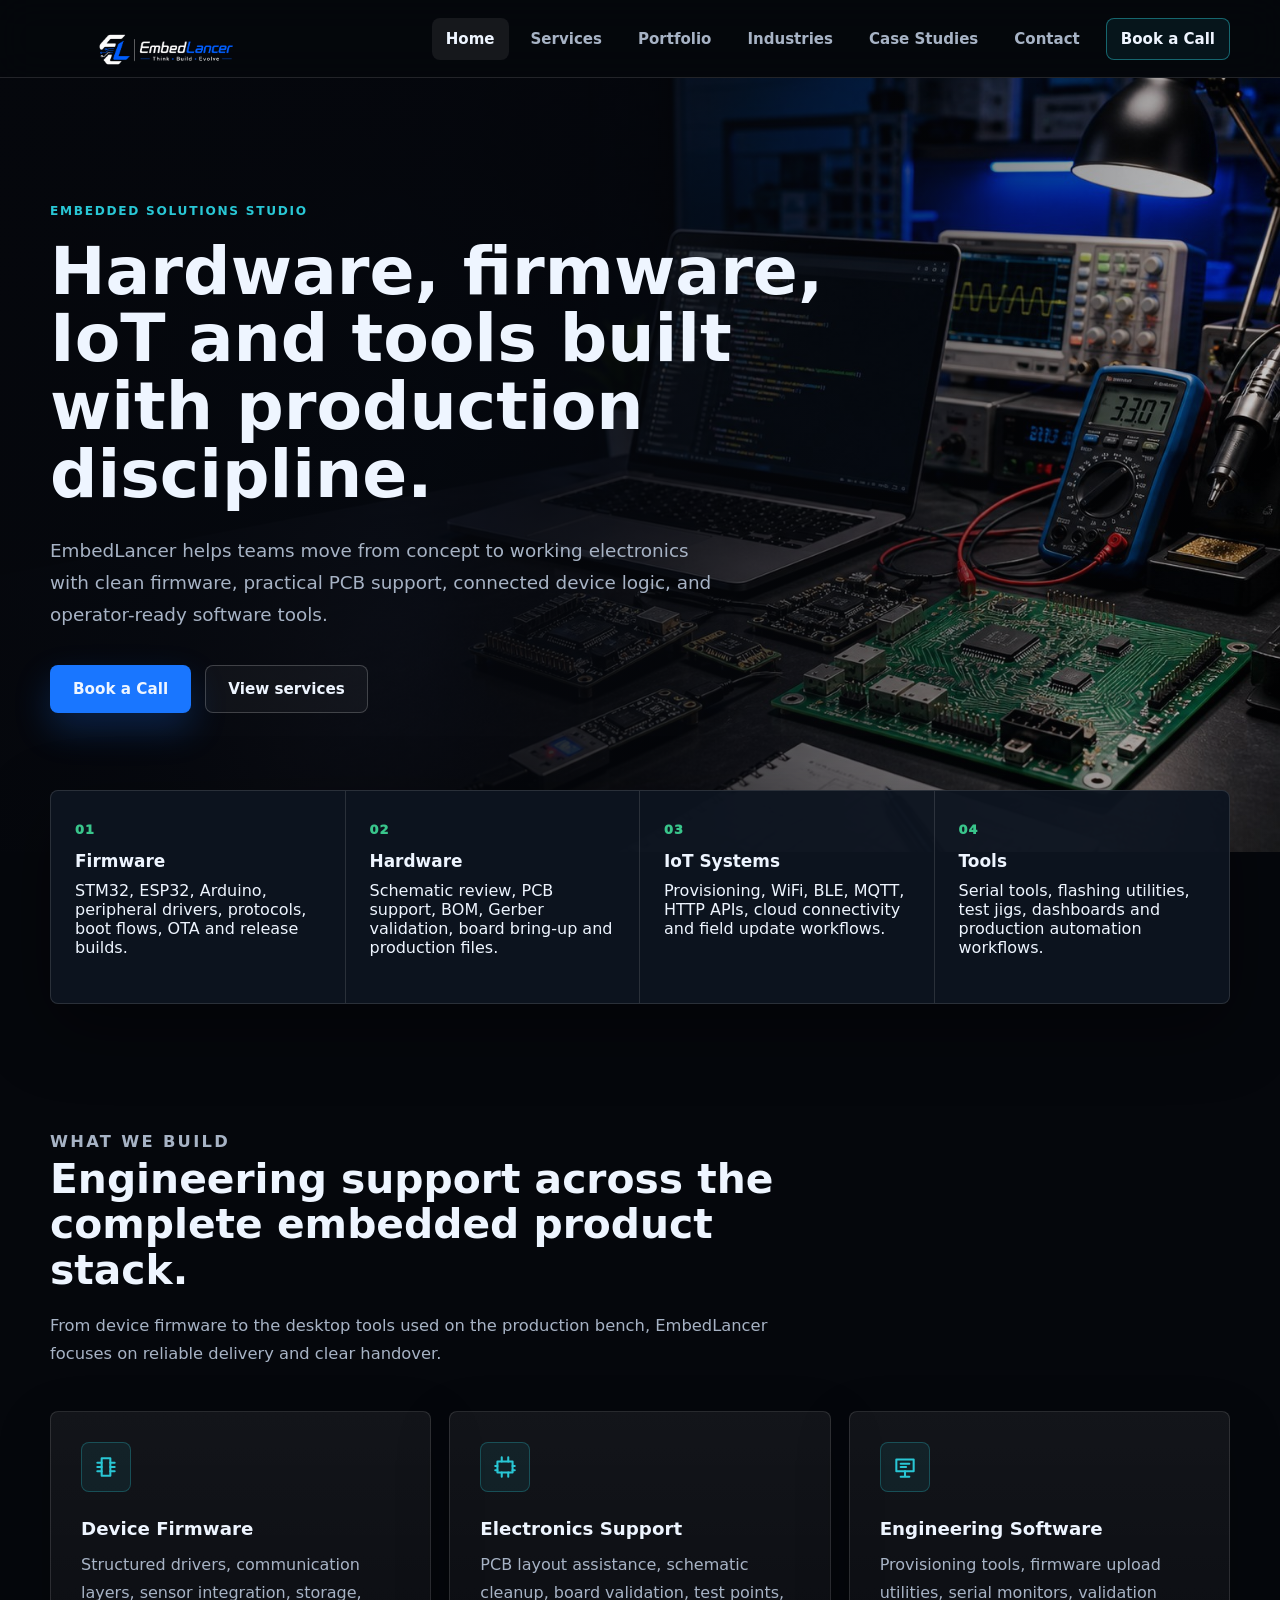
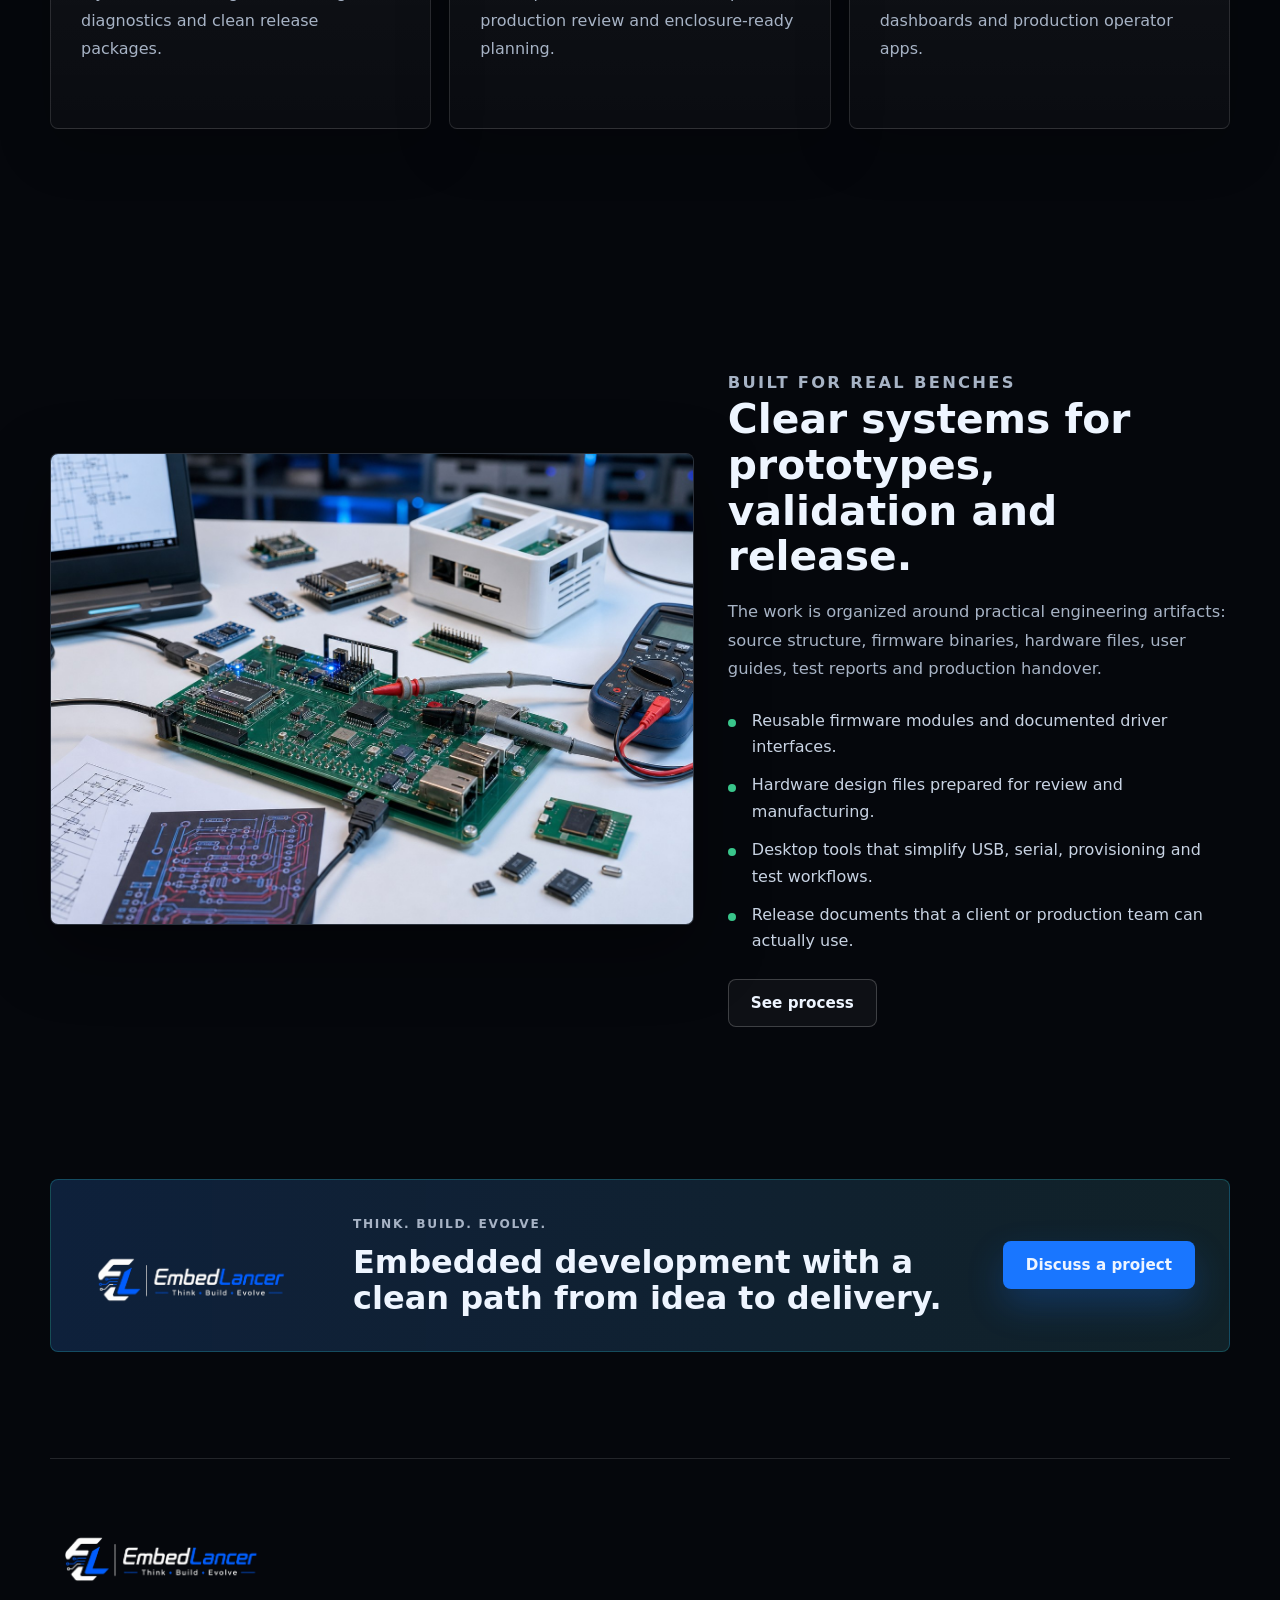
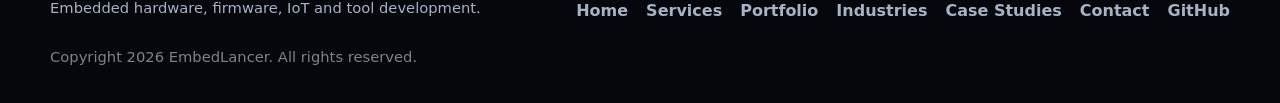
==== index.html @ c2961a61 "Launch EmbedLancer company website" ====
<!DOCTYPE html>
<html lang="en">
<head>
  <meta charset="UTF-8">
  <meta name="viewport" content="width=device-width, initial-scale=1.0">
  <title>EmbedLancer | Embedded Hardware, Firmware, IoT and Tools</title>
  <meta name="description" content="EmbedLancer develops embedded hardware, firmware, IoT products, PCB designs, desktop tools, validation systems, and release-ready engineering packages.">
  <meta name="theme-color" content="#05070c">
  <meta property="og:title" content="EmbedLancer">
  <meta property="og:description" content="Professional embedded hardware, firmware, IoT and engineering tool development.">
  <meta property="og:image" content="assets/images/hero-engineering-lab.jpg">
  <meta property="og:url" content="https://embedlancer.github.io/">
  <link rel="canonical" href="https://embedlancer.github.io/">
  <link rel="icon" href="assets/logos/embedlancer-logo-light.png">
  <link rel="stylesheet" href="styles.css">
</head>
<body>
  <header class="site-header" data-header>
    <a class="brand" href="index.html" aria-label="EmbedLancer home">
      <img src="assets/logos/embedlancer-logo-light.png" alt="EmbedLancer">
    </a>
    <button class="nav-toggle" type="button" aria-label="Open navigation" aria-expanded="false" data-nav-toggle>
      <span></span>
      <span></span>
      <span></span>
    </button>
    <nav class="nav-links" data-nav>
      <a class="active" href="index.html">Home</a>
      <a href="services.html">Services</a>
      <a href="projects.html">Portfolio</a>
      <a href="industries.html">Industries</a>
      <a href="case-studies.html">Case Studies</a>
      <a href="contact.html">Contact</a>
      <a class="nav-cta" href="contact.html#book-call">Book a Call</a>
    </nav>
  </header>

  <main>
    <section class="hero hero-home" aria-labelledby="hero-title">
      <div class="hero-inner">
        <p class="eyebrow">Embedded solutions studio</p>
        <h1 id="hero-title">Hardware, firmware, IoT and tools built with production discipline.</h1>
        <p class="hero-copy">
          EmbedLancer helps teams move from concept to working electronics with clean firmware, practical PCB support, connected device logic, and operator-ready software tools.
        </p>
        <div class="hero-actions">
          <a class="button primary" href="contact.html#book-call">Book a Call</a>
          <a class="button secondary" href="services.html">View services</a>
        </div>
      </div>
    </section>

    <section class="signal-strip" aria-label="Core delivery areas">
      <article>
        <span>01</span>
        <strong>Firmware</strong>
        <p>STM32, ESP32, Arduino, peripheral drivers, protocols, boot flows, OTA and release builds.</p>
      </article>
      <article>
        <span>02</span>
        <strong>Hardware</strong>
        <p>Schematic review, PCB support, BOM, Gerber validation, board bring-up and production files.</p>
      </article>
      <article>
        <span>03</span>
        <strong>IoT Systems</strong>
        <p>Provisioning, WiFi, BLE, MQTT, HTTP APIs, cloud connectivity and field update workflows.</p>
      </article>
      <article>
        <span>04</span>
        <strong>Tools</strong>
        <p>Serial tools, flashing utilities, test jigs, dashboards and production automation workflows.</p>
      </article>
    </section>

    <section class="section">
      <div class="section-heading">
        <p class="eyebrow">What we build</p>
        <h2>Engineering support across the complete embedded product stack.</h2>
        <p>
          From device firmware to the desktop tools used on the production bench, EmbedLancer focuses on reliable delivery and clear handover.
        </p>
      </div>
      <div class="feature-grid">
        <article class="feature-card">
          <div class="icon-chip" aria-hidden="true">
            <svg viewBox="0 0 24 24"><path d="M8 4h8v16H8z"></path><path d="M4 8h4M4 12h4M4 16h4M16 8h4M16 12h4M16 16h4"></path></svg>
          </div>
          <h3>Device Firmware</h3>
          <p>Structured drivers, communication layers, sensor integration, storage, diagnostics and clean release packages.</p>
        </article>
        <article class="feature-card">
          <div class="icon-chip" aria-hidden="true">
            <svg viewBox="0 0 24 24"><path d="M5 7h14v10H5z"></path><path d="M9 3v4M15 3v4M9 17v4M15 17v4M3 11h2M19 11h2M3 15h2M19 15h2"></path></svg>
          </div>
          <h3>Electronics Support</h3>
          <p>PCB layout assistance, schematic cleanup, board validation, test points, production review and enclosure-ready planning.</p>
        </article>
        <article class="feature-card">
          <div class="icon-chip" aria-hidden="true">
            <svg viewBox="0 0 24 24"><path d="M4 5h16v11H4z"></path><path d="M8 21h8M12 16v5"></path><path d="M8 9h8M8 12h5"></path></svg>
          </div>
          <h3>Engineering Software</h3>
          <p>Provisioning tools, firmware upload utilities, serial monitors, validation dashboards and production operator apps.</p>
        </article>
      </div>
    </section>

    <section class="section section-split">
      <div class="media-frame">
        <img src="assets/images/hardware-validation.jpg" alt="Embedded hardware validation bench with PCB, multimeter and schematic">
      </div>
      <div class="split-copy">
        <p class="eyebrow">Built for real benches</p>
        <h2>Clear systems for prototypes, validation and release.</h2>
        <p>
          The work is organized around practical engineering artifacts: source structure, firmware binaries, hardware files, user guides, test reports and production handover.
        </p>
        <ul class="check-list">
          <li>Reusable firmware modules and documented driver interfaces.</li>
          <li>Hardware design files prepared for review and manufacturing.</li>
          <li>Desktop tools that simplify USB, serial, provisioning and test workflows.</li>
          <li>Release documents that a client or production team can actually use.</li>
        </ul>
        <a class="button secondary inline" href="process.html">See process</a>
      </div>
    </section>

    <section class="section compact-section">
      <div class="quote-panel">
        <img src="assets/logos/embedlancer-logo-light.png" alt="EmbedLancer">
        <div>
          <p class="eyebrow">Think. Build. Evolve.</p>
          <h2>Embedded development with a clean path from idea to delivery.</h2>
        </div>
        <a class="button primary" href="contact.html">Discuss a project</a>
      </div>
    </section>
  </main>

  <footer class="site-footer">
    <div>
      <img src="assets/logos/embedlancer-logo-light.png" alt="EmbedLancer">
      <p>Embedded hardware, firmware, IoT and tool development.</p>
    </div>
    <nav aria-label="Footer navigation">
      <a href="index.html">Home</a>
      <a href="services.html">Services</a>
      <a href="projects.html">Portfolio</a>
      <a href="industries.html">Industries</a>
      <a href="case-studies.html">Case Studies</a>
      <a href="contact.html">Contact</a>
      <a href="https://github.com/Embedlancer" target="_blank" rel="noreferrer">GitHub</a>
    </nav>
    <span>Copyright 2026 EmbedLancer. All rights reserved.</span>
  </footer>

  <script src="script.js"></script>
</body>
</html>
---- styles.css ----
:root {
  --bg: #05070c;
  --bg-soft: #080d14;
  --panel: #0d1420;
  --panel-strong: #111b2a;
  --panel-soft: #151515;
  --line: rgba(255, 255, 255, 0.12);
  --line-strong: rgba(255, 255, 255, 0.2);
  --text: #eef5ff;
  --muted: #a7b3c5;
  --muted-strong: #c8d3e3;
  --blue: #1976ff;
  --cyan: #29c7d5;
  --green: #39c58b;
  --amber: #d9a441;
  --shadow: 0 24px 70px rgba(0, 0, 0, 0.42);
  --radius: 8px;
  --content: 1180px;
}

* {
  box-sizing: border-box;
}

html {
  scroll-behavior: smooth;
}

body {
  margin: 0;
  font-family: Inter, ui-sans-serif, system-ui, -apple-system, BlinkMacSystemFont, "Segoe UI", sans-serif;
  color: var(--text);
  background:
    linear-gradient(180deg, rgba(5, 7, 12, 0.92), rgba(5, 7, 12, 1) 420px),
    var(--bg);
  letter-spacing: 0;
  overflow-x: hidden;
}

body::selection {
  background: rgba(25, 118, 255, 0.35);
}

img,
svg {
  display: block;
}

img {
  max-width: 100%;
}

a {
  color: inherit;
  text-decoration: none;
}

button,
input,
select,
textarea {
  font: inherit;
}

.site-header {
  position: sticky;
  top: 0;
  z-index: 30;
  height: 78px;
  display: flex;
  align-items: center;
  justify-content: space-between;
  padding: 0 max(24px, calc((100vw - var(--content)) / 2));
  background: rgba(5, 7, 12, 0.86);
  border-bottom: 1px solid var(--line);
  backdrop-filter: blur(18px);
}

.brand {
  width: 238px;
  height: 54px;
  display: flex;
  align-items: center;
}

.brand img {
  width: 100%;
  height: 100%;
  object-fit: contain;
}

.nav-links {
  display: flex;
  align-items: center;
  gap: 8px;
  color: var(--muted);
  font-size: 0.94rem;
  font-weight: 750;
}

.nav-links a {
  min-height: 42px;
  display: inline-flex;
  align-items: center;
  padding: 0 14px;
  border-radius: var(--radius);
  transition: color 160ms ease, background 160ms ease, border-color 160ms ease;
}

.nav-links a:hover,
.nav-links a.active {
  color: var(--text);
  background: rgba(255, 255, 255, 0.07);
}

.nav-links .nav-cta {
  margin-left: 4px;
  color: var(--text);
  border: 1px solid rgba(41, 199, 213, 0.45);
  background: rgba(41, 199, 213, 0.08);
}

.nav-toggle {
  display: none;
  width: 42px;
  height: 42px;
  border: 1px solid var(--line-strong);
  background: rgba(255, 255, 255, 0.04);
  padding: 9px;
  border-radius: var(--radius);
}

.nav-toggle span {
  display: block;
  height: 2px;
  margin: 5px 0;
  background: var(--text);
}

.hero {
  position: relative;
  min-height: 86vh;
  display: grid;
  align-items: center;
  padding: 110px max(24px, calc((100vw - var(--content)) / 2)) 124px;
  overflow: hidden;
}

.hero-home {
  background:
    linear-gradient(90deg, rgba(5, 7, 12, 0.98) 0%, rgba(5, 7, 12, 0.86) 42%, rgba(5, 7, 12, 0.2) 100%),
    url("assets/images/hero-engineering-lab.jpg") center right / cover no-repeat;
}

.hero-inner,
.page-hero {
  max-width: 780px;
  min-width: 0;
}

.eyebrow {
  margin: 0 0 18px;
  color: var(--cyan);
  font-size: 0.76rem;
  font-weight: 900;
  line-height: 1.4;
  text-transform: uppercase;
  letter-spacing: 0.14em;
}

.hero h1,
.page-hero h1 {
  margin: 0;
  max-width: 900px;
  color: var(--text);
  font-size: 4.15rem;
  line-height: 1.02;
  letter-spacing: 0;
}

.hero-copy,
.page-hero p,
.section-heading p,
.split-copy p,
.feature-card p,
.service-detail p,
.service-detail li,
.timeline p,
.output-grid p,
.quote-panel p,
.contact-card p,
.site-footer p {
  color: var(--muted);
  line-height: 1.75;
}

.hero-copy {
  margin: 26px 0 0;
  max-width: 680px;
  font-size: 1.15rem;
}

.hero-actions {
  display: flex;
  flex-wrap: wrap;
  gap: 14px;
  margin-top: 34px;
}

.button {
  display: inline-flex;
  align-items: center;
  justify-content: center;
  min-height: 48px;
  padding: 0 22px;
  border-radius: var(--radius);
  border: 1px solid transparent;
  color: var(--text);
  font-weight: 850;
  font-size: 0.95rem;
  transition: transform 160ms ease, background 160ms ease, border-color 160ms ease;
}

.button:hover {
  transform: translateY(-2px);
}

.button.primary {
  background: var(--blue);
  box-shadow: 0 16px 36px rgba(25, 118, 255, 0.24);
}

.button.primary:hover {
  background: #0f64dc;
}

.button.secondary {
  border-color: var(--line-strong);
  background: rgba(255, 255, 255, 0.04);
}

.button.secondary:hover {
  border-color: rgba(41, 199, 213, 0.55);
  background: rgba(41, 199, 213, 0.1);
}

.button.inline {
  margin-top: 24px;
}

.signal-strip {
  width: min(var(--content), calc(100% - 48px));
  margin: -62px auto 0;
  position: relative;
  z-index: 2;
  display: grid;
  grid-template-columns: repeat(4, 1fr);
  border: 1px solid var(--line);
  border-radius: var(--radius);
  background: rgba(13, 20, 32, 0.96);
  box-shadow: var(--shadow);
  overflow: hidden;
}

.signal-strip article {
  min-height: 212px;
  padding: 28px 24px;
  border-right: 1px solid var(--line);
}

.signal-strip article:last-child {
  border-right: 0;
}

.signal-strip span,
.service-detail span,
.timeline span {
  display: inline-flex;
  margin-bottom: 14px;
  color: var(--green);
  font-size: 0.8rem;
  font-weight: 950;
  letter-spacing: 0.08em;
}

.signal-strip strong {
  display: block;
  margin-bottom: 10px;
  color: var(--text);
  font-size: 1.06rem;
}

.signal-strip p,
.service-detail ul {
  margin: 0;
}

.section {
  width: min(var(--content), calc(100% - 48px));
  margin: 0 auto;
  padding: 106px 0;
}

.compact-section {
  padding-top: 36px;
}

.section-heading {
  max-width: 780px;
  margin-bottom: 42px;
}

.section-heading h2,
.split-copy h2,
.quote-panel h2,
.service-detail h2,
.timeline h2 {
  margin: 0;
  color: var(--text);
  font-size: 2.55rem;
  line-height: 1.12;
  letter-spacing: 0;
}

.section-heading p,
.split-copy p {
  margin: 18px 0 0;
  font-size: 1.02rem;
}

.feature-grid,
.output-grid {
  display: grid;
  grid-template-columns: repeat(3, 1fr);
  gap: 18px;
}

.industry-grid {
  display: grid;
  grid-template-columns: repeat(3, 1fr);
  gap: 18px;
}

.industry-card {
  min-height: 300px;
  padding: 30px;
  border: 1px solid var(--line);
  border-radius: var(--radius);
  background: linear-gradient(180deg, rgba(255, 255, 255, 0.055), rgba(255, 255, 255, 0.02));
}

.industry-card > span,
.case-study-grid span,
.contact-intro span {
  display: block;
  margin-bottom: 18px;
  color: var(--cyan);
  font-size: 0.76rem;
  font-weight: 900;
  text-transform: uppercase;
  letter-spacing: 0.12em;
}

.industry-card h2,
.contact-intro h2 {
  margin: 0 0 14px;
  font-size: 1.45rem;
  line-height: 1.2;
}

.industry-card p,
.contact-intro p {
  margin: 0;
}

.industry-card strong {
  display: block;
  margin-top: 28px;
  color: var(--muted-strong);
  font-size: 0.82rem;
}

.case-study {
  display: grid;
  grid-template-columns: minmax(0, 1fr) minmax(420px, 0.9fr);
  gap: 36px;
  align-items: center;
}

.case-study.reverse .case-study-media {
  order: 2;
}

.case-study-media {
  border: 1px solid var(--line);
  border-radius: var(--radius);
  overflow: hidden;
  box-shadow: var(--shadow);
}

.case-study-media img {
  width: 100%;
  min-height: 480px;
  object-fit: cover;
}

.case-study-body h2 {
  margin: 0 0 28px;
  font-size: 2.55rem;
  line-height: 1.1;
}

.case-study-grid {
  display: grid;
  gap: 14px;
  margin-bottom: 28px;
}

.case-study-grid article {
  padding: 18px 0;
  border-top: 1px solid var(--line);
}

.case-study-grid span {
  margin-bottom: 8px;
}

.case-study-grid p {
  margin: 0;
}

.contact-intro {
  display: grid;
  grid-template-columns: repeat(3, 1fr);
  gap: 1px;
  padding-top: 28px;
}

.contact-intro article {
  min-height: 230px;
  padding: 30px;
  border: 1px solid var(--line);
  background: rgba(255, 255, 255, 0.035);
}

.contact-intro a {
  color: var(--cyan);
  overflow-wrap: anywhere;
}

.feature-card,
.service-detail,
.output-grid article,
.contact-card,
.enquiry-form {
  border: 1px solid var(--line);
  border-radius: var(--radius);
  background: linear-gradient(180deg, rgba(255, 255, 255, 0.06), rgba(255, 255, 255, 0.025));
  box-shadow: 0 18px 54px rgba(0, 0, 0, 0.22);
}

.form-heading {
  grid-column: 1 / -1;
  padding-bottom: 8px;
}

.form-heading h2 {
  margin: 0;
  font-size: 2rem;
}

.form-heading p:last-child {
  margin: 12px 0 0;
}

.form-trap {
  position: absolute;
  width: 1px;
  height: 1px;
  overflow: hidden;
  clip: rect(0 0 0 0);
  clip-path: inset(50%);
  white-space: nowrap;
}

.form-status {
  min-height: 24px;
  grid-column: 1 / -1;
  margin: 0;
  color: var(--muted);
  font-size: 0.92rem;
}

.form-status.is-success {
  color: var(--green);
}

.form-status.is-error {
  color: #ff8f8f;
}

.form-status a {
  color: var(--cyan);
  text-decoration: underline;
}

.full-button:disabled {
  cursor: wait;
  opacity: 0.72;
}

.feature-card {
  min-height: 318px;
  padding: 30px;
}

.icon-chip {
  width: 50px;
  height: 50px;
  display: grid;
  place-items: center;
  margin-bottom: 26px;
  border: 1px solid rgba(41, 199, 213, 0.28);
  border-radius: var(--radius);
  background: rgba(41, 199, 213, 0.08);
  color: var(--cyan);
}

.icon-chip svg {
  width: 26px;
  height: 26px;
  stroke: currentColor;
  stroke-width: 1.9;
  fill: none;
  stroke-linecap: round;
  stroke-linejoin: round;
}

.feature-card h3 {
  margin: 0 0 12px;
  font-size: 1.14rem;
}

.feature-card p {
  margin: 0;
}

.section-split {
  display: grid;
  grid-template-columns: minmax(0, 1fr) minmax(360px, 0.78fr);
  gap: 34px;
  align-items: center;
}

.project-showcase {
  padding-top: 38px;
}

.project-layout {
  display: grid;
  grid-template-columns: minmax(0, 1.15fr) minmax(320px, 0.75fr);
  gap: 24px;
  align-items: stretch;
}

.project-layout.reverse .project-main {
  order: 2;
}

.project-layout.reverse .project-copy {
  order: 1;
}

.project-main,
.device-grid figure {
  margin: 0;
  border: 1px solid var(--line);
  border-radius: var(--radius);
  overflow: hidden;
  background: var(--panel);
  box-shadow: var(--shadow);
}

.project-main img {
  width: 100%;
  height: 100%;
  min-height: 420px;
  object-fit: cover;
}

.project-copy {
  display: flex;
  min-height: 420px;
  flex-direction: column;
  justify-content: center;
  padding: 34px;
  border: 1px solid rgba(41, 199, 213, 0.24);
  border-radius: var(--radius);
  background:
    linear-gradient(180deg, rgba(25, 118, 255, 0.12), rgba(255, 255, 255, 0.035)),
    var(--panel);
}

.project-label {
  color: var(--green);
  font-size: 0.78rem;
  font-weight: 950;
  letter-spacing: 0.12em;
  text-transform: uppercase;
}

.project-copy h3 {
  margin: 16px 0 14px;
  color: var(--text);
  font-size: 1.72rem;
  line-height: 1.18;
}

.project-copy p {
  margin: 0;
  color: var(--muted);
  line-height: 1.72;
}

.device-grid {
  display: grid;
  grid-template-columns: repeat(3, 1fr);
  gap: 18px;
  margin-top: 18px;
}

.device-grid img {
  width: 100%;
  aspect-ratio: 16 / 10;
  object-fit: cover;
  background: #e9e9e9;
}

.device-grid figcaption {
  padding: 14px 16px;
  color: var(--muted-strong);
  font-size: 0.94rem;
  font-weight: 850;
  border-top: 1px solid var(--line);
  background: rgba(255, 255, 255, 0.035);
}

.media-frame {
  border: 1px solid var(--line);
  border-radius: var(--radius);
  overflow: hidden;
  background: var(--panel);
  box-shadow: var(--shadow);
}

.media-frame img {
  width: 100%;
  height: 470px;
  object-fit: cover;
}

.media-frame.wide img {
  height: 430px;
}

.split-copy {
  padding: 10px 0;
}

.check-list,
.service-detail ul {
  display: grid;
  gap: 12px;
  padding: 0;
  list-style: none;
}

.check-list {
  margin: 24px 0 0;
}

.check-list li,
.service-detail li {
  position: relative;
  padding-left: 24px;
  color: var(--muted-strong);
  line-height: 1.65;
}

.check-list li::before,
.service-detail li::before {
  content: "";
  position: absolute;
  left: 0;
  top: 0.7em;
  width: 8px;
  height: 8px;
  border-radius: 50%;
  background: var(--green);
}

.quote-panel {
  display: grid;
  grid-template-columns: 240px 1fr auto;
  gap: 28px;
  align-items: center;
  padding: 34px;
  border: 1px solid rgba(41, 199, 213, 0.26);
  border-radius: var(--radius);
  background:
    linear-gradient(90deg, rgba(25, 118, 255, 0.12), rgba(57, 197, 139, 0.08)),
    var(--panel);
}

.quote-panel img {
  width: 220px;
  height: 76px;
  object-fit: contain;
}

.quote-panel h2 {
  font-size: 2rem;
}

.quote-panel-simple {
  grid-template-columns: 1fr auto;
}

.quote-panel p {
  margin: 0 0 10px;
}

.page-hero {
  width: min(var(--content), calc(100% - 48px));
  margin: 0 auto;
  padding: 120px 0 66px;
}

.page-hero h1 {
  font-size: 3.4rem;
}

.page-hero p {
  margin: 24px 0 0;
  max-width: 710px;
  font-size: 1.08rem;
}

.process-hero {
  max-width: var(--content);
  background:
    linear-gradient(90deg, rgba(5, 7, 12, 0.95), rgba(5, 7, 12, 0.58)),
    url("assets/images/hero-engineering-lab.jpg") center right / cover no-repeat;
  border-bottom: 1px solid var(--line);
}

.service-layout {
  display: grid;
  grid-template-columns: repeat(2, 1fr);
  gap: 18px;
}

.service-detail {
  min-height: 372px;
  padding: 34px;
}

.service-detail h2 {
  font-size: 1.75rem;
}

.service-detail p {
  margin: 16px 0 22px;
}

.service-detail:nth-child(2) span {
  color: var(--cyan);
}

.service-detail:nth-child(3) span {
  color: var(--amber);
}

.service-detail:nth-child(4) span {
  color: var(--blue);
}

.tag-cloud {
  display: flex;
  flex-wrap: wrap;
  gap: 10px;
  margin-top: 26px;
}

.tag-cloud span {
  min-height: 38px;
  display: inline-flex;
  align-items: center;
  padding: 0 14px;
  border: 1px solid var(--line);
  border-radius: var(--radius);
  color: var(--muted-strong);
  background: rgba(255, 255, 255, 0.045);
  font-size: 0.92rem;
  font-weight: 750;
}

.timeline {
  display: grid;
  gap: 18px;
}

.timeline article {
  display: grid;
  grid-template-columns: 110px minmax(180px, 0.42fr) 1fr;
  gap: 24px;
  align-items: start;
  padding: 30px;
  border: 1px solid var(--line);
  border-radius: var(--radius);
  background: rgba(255, 255, 255, 0.04);
}

.timeline h2 {
  font-size: 1.5rem;
}

.timeline p {
  margin: 0;
}

.output-grid {
  grid-template-columns: repeat(4, 1fr);
}

.output-grid article {
  min-height: 196px;
  padding: 26px;
}

.output-grid strong {
  display: block;
  margin-bottom: 12px;
  font-size: 1rem;
}

.output-grid p {
  margin: 0;
}

.enquiry-section {
  display: grid;
  grid-template-columns: minmax(0, 1fr) 360px;
  gap: 24px;
  align-items: start;
  scroll-margin-top: 96px;
}

.enquiry-form {
  display: grid;
  grid-template-columns: repeat(2, 1fr);
  gap: 18px;
  padding: 30px;
}

.form-row {
  display: grid;
  gap: 8px;
}

.form-row.full,
.full-button {
  grid-column: 1 / -1;
}

label {
  color: var(--muted-strong);
  font-size: 0.9rem;
  font-weight: 800;
}

input,
select,
textarea {
  width: 100%;
  min-height: 48px;
  border: 1px solid var(--line);
  border-radius: var(--radius);
  color: var(--text);
  background: rgba(5, 7, 12, 0.72);
  padding: 12px 14px;
  outline: none;
}

textarea {
  resize: vertical;
  min-height: 176px;
}

input:focus,
select:focus,
textarea:focus {
  border-color: rgba(41, 199, 213, 0.72);
  box-shadow: 0 0 0 3px rgba(41, 199, 213, 0.12);
}

option {
  color: var(--text);
  background: var(--panel);
}

.contact-card {
  display: grid;
  gap: 24px;
  padding: 28px;
}

.contact-card img {
  width: 220px;
  height: 72px;
  object-fit: contain;
}

.contact-card div {
  padding-top: 22px;
  border-top: 1px solid var(--line);
}

.contact-card span {
  display: block;
  margin-bottom: 8px;
  color: var(--cyan);
  font-size: 0.76rem;
  font-weight: 950;
  text-transform: uppercase;
  letter-spacing: 0.12em;
}

.contact-card p,
.contact-card a {
  margin: 0;
  color: var(--muted);
  line-height: 1.7;
  overflow-wrap: anywhere;
}

.site-footer {
  display: grid;
  grid-template-columns: 1fr auto;
  gap: 28px;
  align-items: end;
  width: min(var(--content), calc(100% - 48px));
  margin: 0 auto;
  padding: 46px 0 38px;
  border-top: 1px solid var(--line);
}

.site-footer img {
  width: 230px;
  height: 78px;
  object-fit: contain;
  margin-bottom: 12px;
}

.site-footer p,
.site-footer span {
  margin: 0;
  font-size: 0.92rem;
}

.site-footer nav {
  display: flex;
  flex-wrap: wrap;
  gap: 18px;
  justify-content: flex-end;
  color: var(--muted);
  font-weight: 750;
}

.site-footer span {
  grid-column: 1 / -1;
  color: rgba(238, 245, 255, 0.52);
}

@media (max-width: 1180px) {
  .site-header {
    padding: 0 20px;
  }

  .nav-toggle {
    display: block;
    margin-left: auto;
    border-color: rgba(25, 118, 255, 0.85);
    background: rgba(25, 118, 255, 0.92);
  }

  .nav-links {
    position: absolute;
    top: 78px;
    left: 0;
    right: 0;
    display: none;
    max-height: calc(100vh - 78px);
    overflow-y: auto;
    flex-direction: column;
    align-items: stretch;
    gap: 6px;
    padding: 12px 20px 20px;
    background: rgba(5, 7, 12, 0.98);
    border-bottom: 1px solid var(--line);
  }

  .nav-links.is-open {
    display: flex;
  }

  .nav-links a,
  .nav-links .nav-cta {
    width: 100%;
    margin-left: 0;
    justify-content: flex-start;
  }
}

@media (max-width: 1080px) {
  .signal-strip,
  .feature-grid,
  .output-grid {
    grid-template-columns: repeat(2, 1fr);
  }

  .signal-strip article:nth-child(2) {
    border-right: 0;
  }

  .signal-strip article:nth-child(-n + 2) {
    border-bottom: 1px solid var(--line);
  }

  .section-split,
  .project-layout,
  .case-study,
  .enquiry-section,
  .quote-panel {
    grid-template-columns: 1fr;
  }

  .project-main img,
  .project-copy {
    min-height: auto;
  }

  .project-layout.reverse .project-main,
  .project-layout.reverse .project-copy {
    order: initial;
  }

  .case-study.reverse .case-study-media {
    order: initial;
  }

  .industry-grid,
  .contact-intro {
    grid-template-columns: repeat(2, 1fr);
  }

  .quote-panel .button {
    justify-self: start;
  }

  .timeline article {
    grid-template-columns: 82px 1fr;
  }

  .timeline p {
    grid-column: 2;
  }
}

@media (max-width: 780px) {
  .site-header {
    height: 72px;
    padding: 0 20px;
  }

  .brand {
    width: 188px;
    height: 48px;
  }

  .nav-toggle {
    display: block;
    position: static;
    z-index: 40;
    border-color: rgba(25, 118, 255, 0.85);
    background: rgba(25, 118, 255, 0.92);
  }

  .nav-links {
    position: absolute;
    top: 72px;
    left: 0;
    right: 0;
    display: none;
    flex-direction: column;
    align-items: stretch;
    gap: 6px;
    padding: 12px 20px 20px;
    background: rgba(5, 7, 12, 0.98);
    border-bottom: 1px solid var(--line);
  }

  .nav-links.is-open {
    display: flex;
  }

  .nav-links a,
  .nav-links .nav-cta {
    width: 100%;
    margin-left: 0;
    justify-content: flex-start;
  }

  .hero {
    min-height: 84vh;
    padding: 82px 22px 96px;
  }

  .hero-home {
    background:
      linear-gradient(90deg, rgba(5, 7, 12, 0.98), rgba(5, 7, 12, 0.72)),
      url("assets/images/hero-engineering-lab.jpg") center right / cover no-repeat;
  }

  .hero h1 {
    max-width: 340px;
    font-size: 2.18rem;
    line-height: 1.12;
  }

  .hero-copy {
    max-width: 340px;
  }

  .page-hero {
    width: calc(100% - 44px);
    padding: 84px 0 46px;
  }

  .page-hero h1 {
    max-width: 340px;
    font-size: 2.25rem;
    line-height: 1.14;
  }

  .hero-copy,
  .page-hero p {
    max-width: 340px;
    font-size: 1rem;
  }

  .signal-strip,
  .feature-grid,
  .industry-grid,
  .contact-intro,
  .device-grid,
  .service-layout,
  .output-grid,
  .enquiry-form {
    grid-template-columns: 1fr;
  }

  .signal-strip {
    width: calc(100% - 32px);
    margin-top: -42px;
  }

  .signal-strip article {
    min-height: auto;
    border-right: 0;
    border-bottom: 1px solid var(--line);
  }

  .signal-strip article:last-child {
    border-bottom: 0;
  }

  .section {
    width: calc(100% - 44px);
    padding: 74px 0;
  }

  .compact-section {
    padding-top: 24px;
  }

  .section-heading h2,
  .split-copy h2 {
    font-size: 2rem;
  }

  .service-detail h2,
  .quote-panel h2 {
    font-size: 1.55rem;
  }

  .media-frame img,
  .media-frame.wide img,
  .case-study-media img {
    height: 320px;
    min-height: 320px;
  }

  .case-study-body h2 {
    font-size: 2rem;
  }

  .timeline article {
    grid-template-columns: 1fr;
    gap: 10px;
  }

  .timeline p {
    grid-column: auto;
  }

  .enquiry-form,
  .contact-card,
  .quote-panel,
  .service-detail,
  .feature-card {
    padding: 24px;
  }

  .form-row.full,
  .form-heading,
  .form-status,
  .full-button {
    grid-column: auto;
  }

  .site-footer {
    grid-template-columns: 1fr;
    align-items: start;
  }

  .site-footer nav {
    justify-content: flex-start;
  }
}

@media (max-width: 460px) {
  .hero-actions {
    display: grid;
  }

  .button {
    width: 100%;
  }

  .brand {
    width: 170px;
  }

  .hero h1 {
    max-width: 318px;
    font-size: 1.92rem;
  }

  .page-hero h1 {
    max-width: 318px;
    font-size: 1.72rem;
  }
}
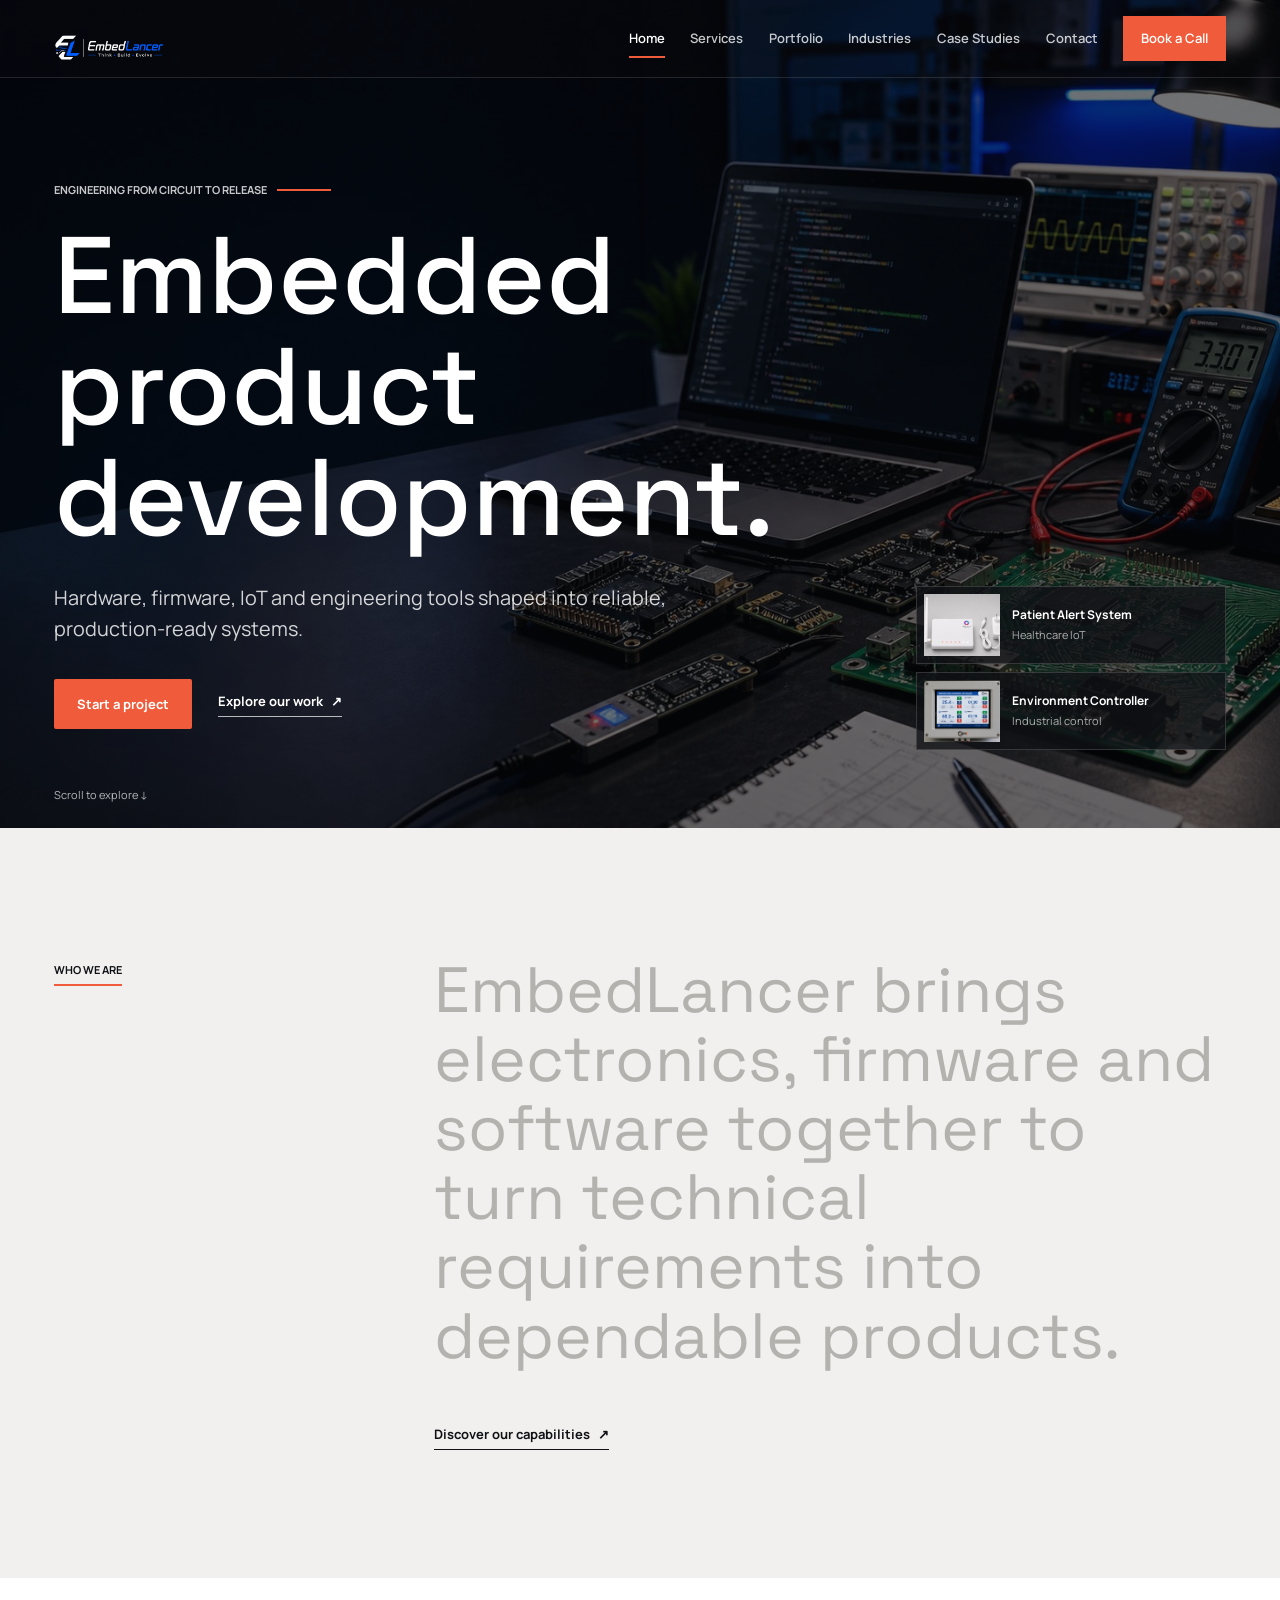
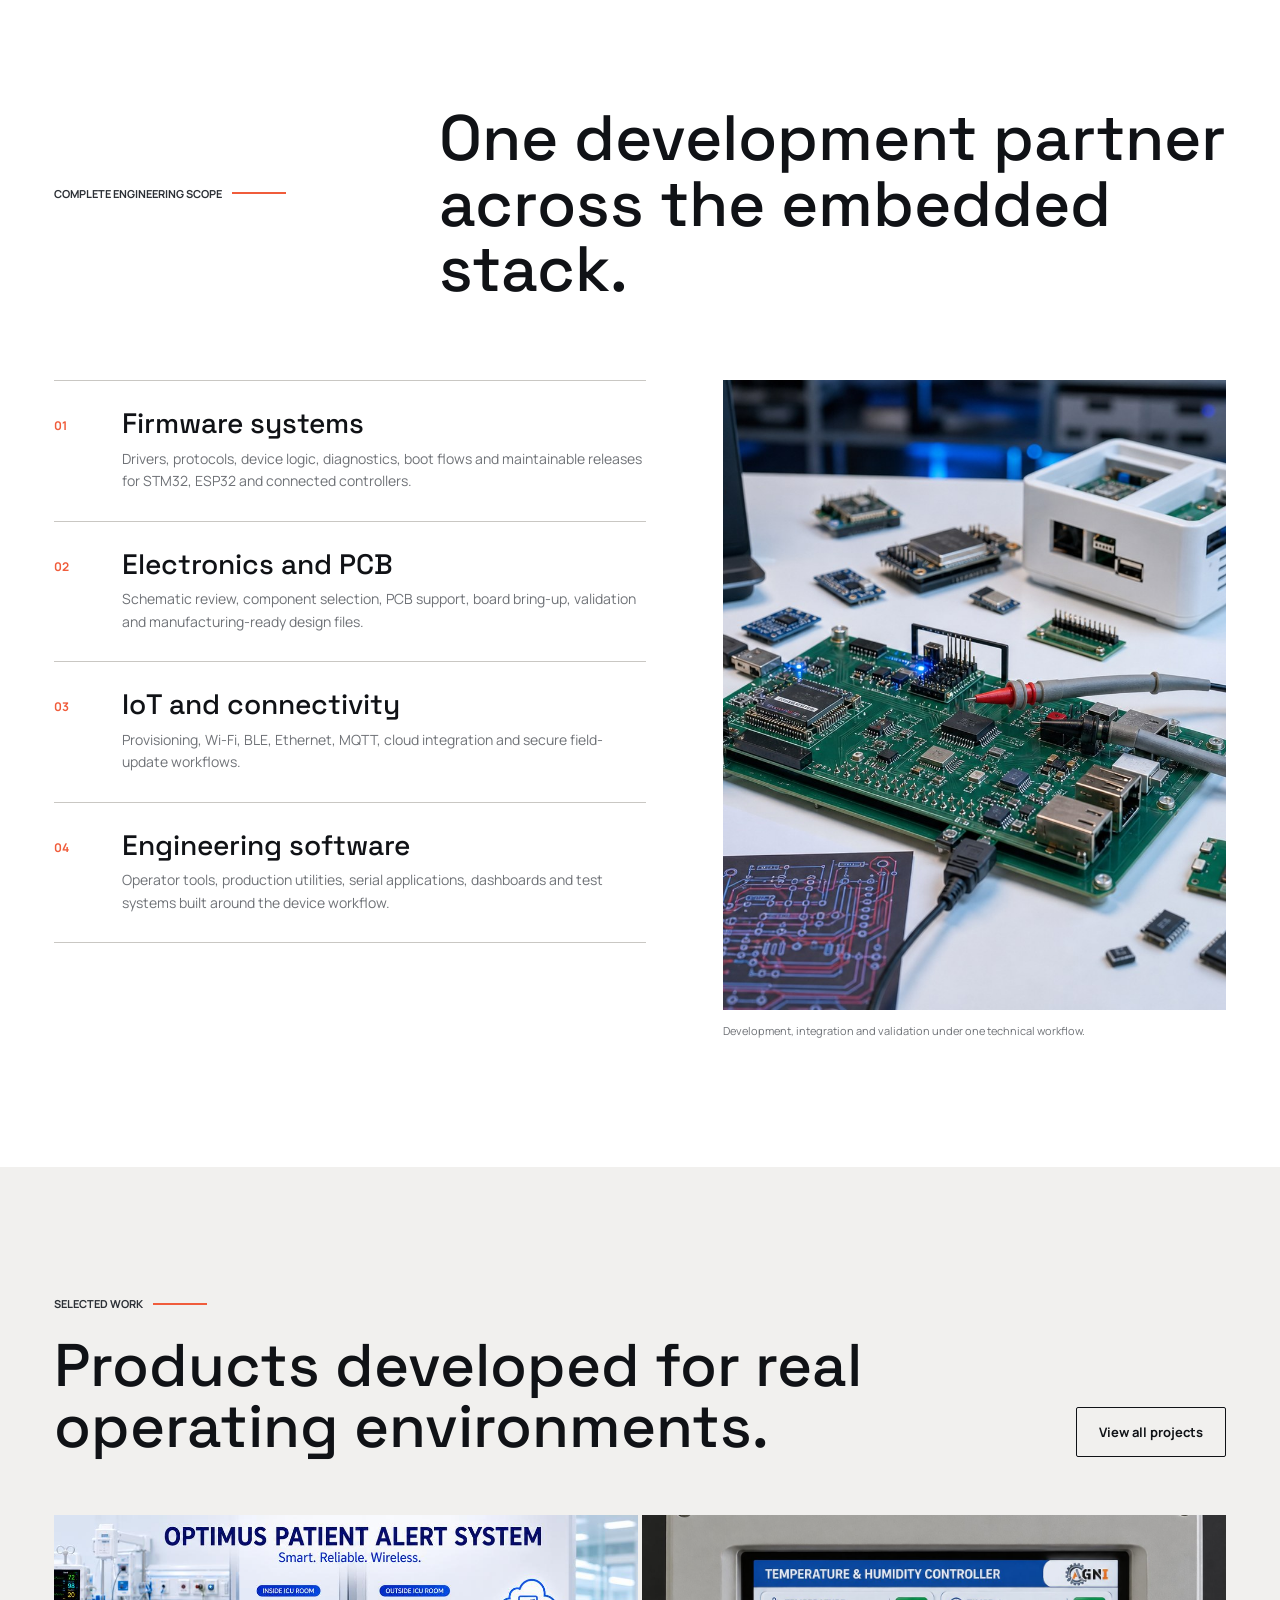
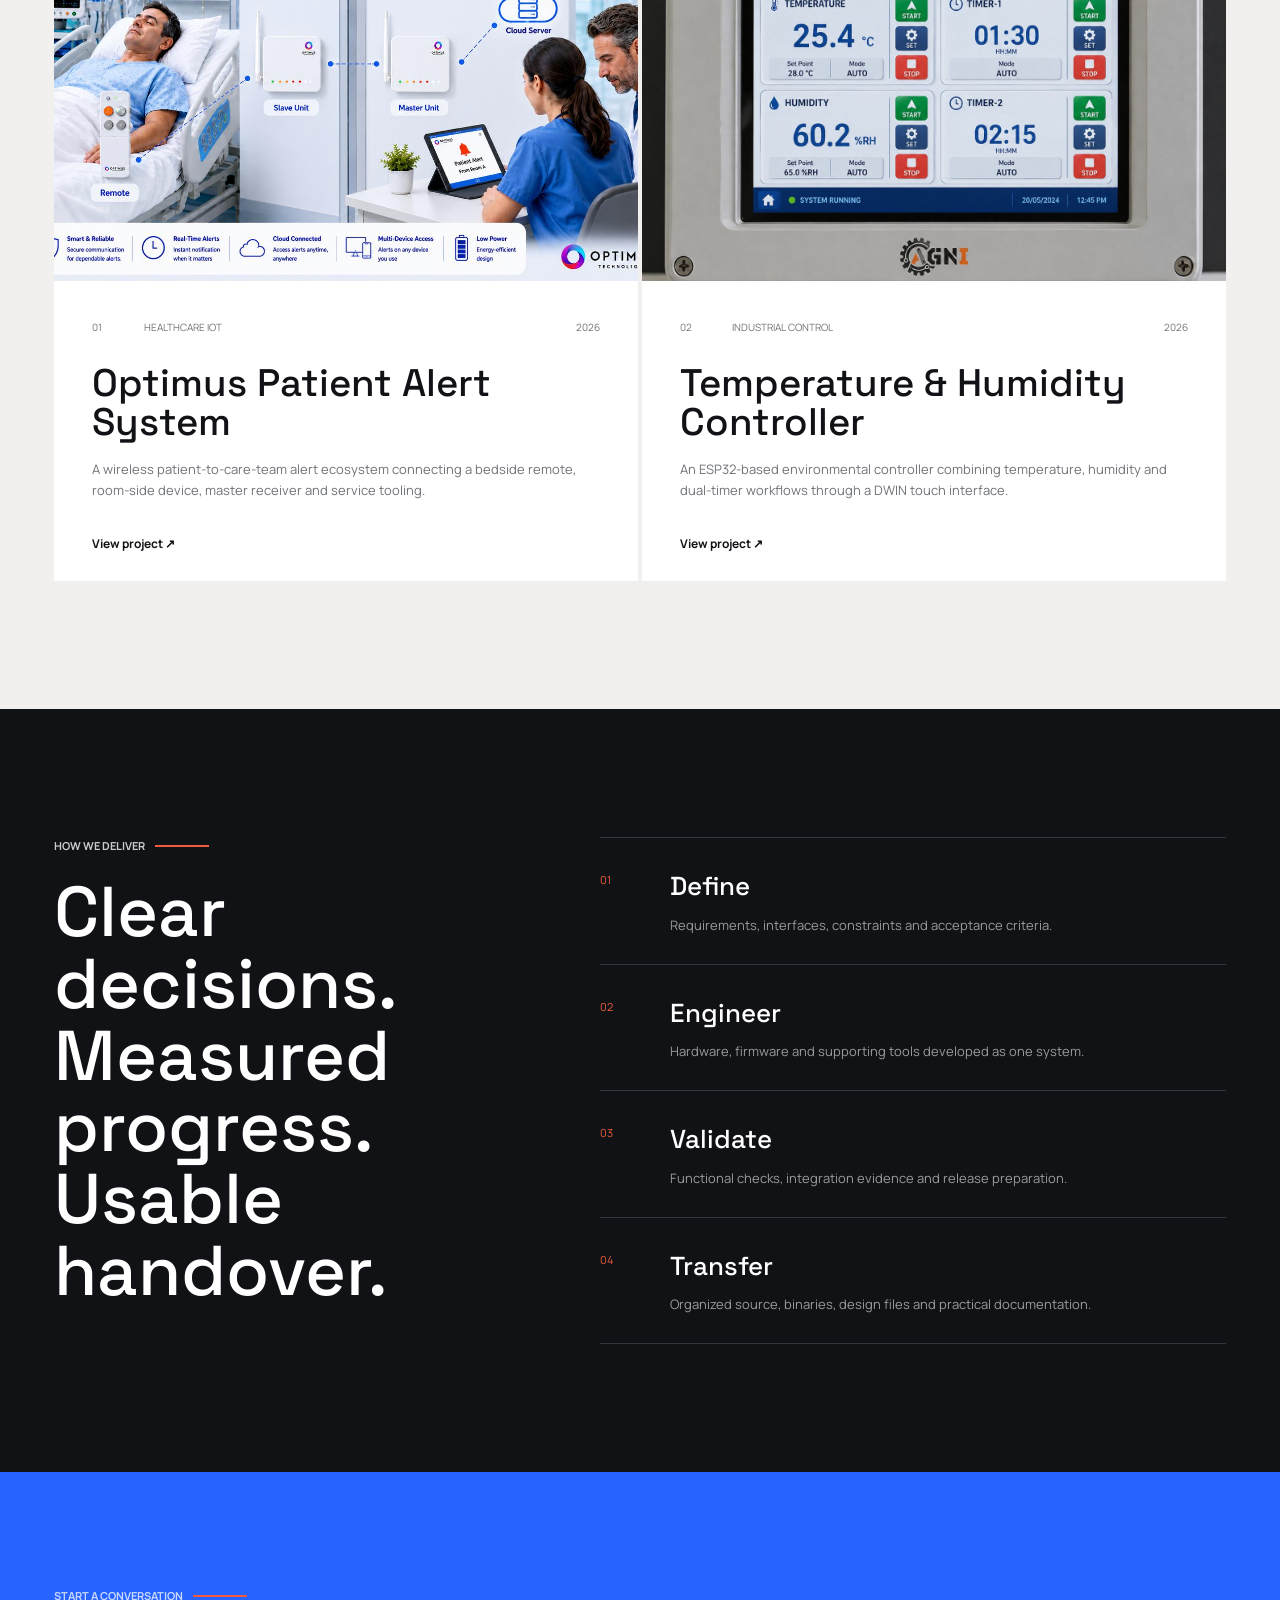
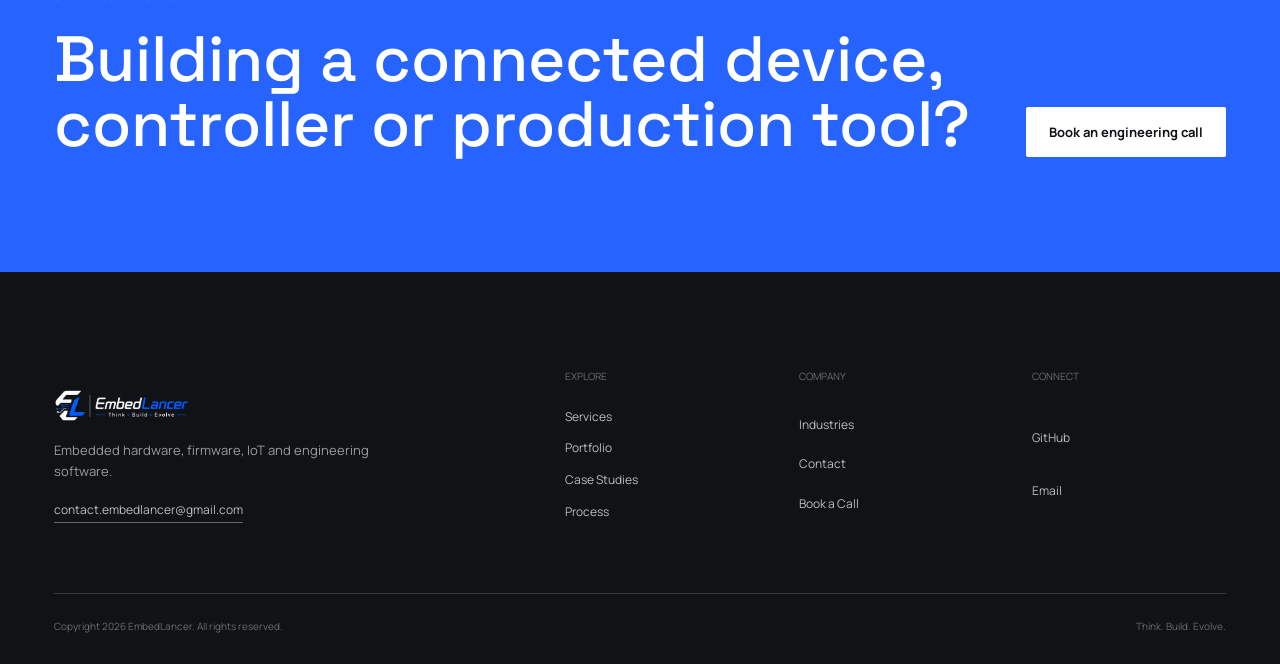
==== commit 899cdf15: "Redesign website and add project CMS" ====
--- a/index.html
+++ b/index.html
@@ -3,26 +3,27 @@
 <head>
   <meta charset="UTF-8">
   <meta name="viewport" content="width=device-width, initial-scale=1.0">
-  <title>EmbedLancer | Embedded Hardware, Firmware, IoT and Tools</title>
-  <meta name="description" content="EmbedLancer develops embedded hardware, firmware, IoT products, PCB designs, desktop tools, validation systems, and release-ready engineering packages.">
-  <meta name="theme-color" content="#05070c">
-  <meta property="og:title" content="EmbedLancer">
-  <meta property="og:description" content="Professional embedded hardware, firmware, IoT and engineering tool development.">
-  <meta property="og:image" content="assets/images/hero-engineering-lab.jpg">
+  <title>EmbedLancer | Embedded Product Development</title>
+  <meta name="description" content="EmbedLancer develops embedded firmware, electronics, IoT systems, operator tools and production-ready product packages.">
+  <meta name="theme-color" content="#0b0d10">
+  <meta property="og:title" content="EmbedLancer | Embedded Product Development">
+  <meta property="og:description" content="From product requirement to validated hardware, firmware and engineering software.">
+  <meta property="og:image" content="https://embedlancer.github.io/assets/images/hero-engineering-lab.jpg">
   <meta property="og:url" content="https://embedlancer.github.io/">
   <link rel="canonical" href="https://embedlancer.github.io/">
   <link rel="icon" href="assets/logos/embedlancer-logo-light.png">
+  <link rel="preconnect" href="https://fonts.googleapis.com">
+  <link rel="preconnect" href="https://fonts.gstatic.com" crossorigin>
+  <link href="https://fonts.googleapis.com/css2?family=Manrope:wght@400;500;600;700&family=Space+Grotesk:wght@500;600&display=swap" rel="stylesheet">
   <link rel="stylesheet" href="styles.css">
 </head>
-<body>
-  <header class="site-header" data-header>
+<body class="home-page">
+  <header class="site-header site-header-overlay" data-header>
     <a class="brand" href="index.html" aria-label="EmbedLancer home">
       <img src="assets/logos/embedlancer-logo-light.png" alt="EmbedLancer">
     </a>
     <button class="nav-toggle" type="button" aria-label="Open navigation" aria-expanded="false" data-nav-toggle>
-      <span></span>
-      <span></span>
-      <span></span>
+      <span></span><span></span><span></span>
     </button>
     <nav class="nav-links" data-nav>
       <a class="active" href="index.html">Home</a>
@@ -36,125 +37,135 @@
   </header>
 
   <main>
-    <section class="hero hero-home" aria-labelledby="hero-title">
-      <div class="hero-inner">
-        <p class="eyebrow">Embedded solutions studio</p>
-        <h1 id="hero-title">Hardware, firmware, IoT and tools built with production discipline.</h1>
-        <p class="hero-copy">
-          EmbedLancer helps teams move from concept to working electronics with clean firmware, practical PCB support, connected device logic, and operator-ready software tools.
-        </p>
+    <section class="hero-editorial" aria-labelledby="hero-title">
+      <img class="hero-editorial-media" src="assets/images/hero-engineering-lab.jpg" alt="Embedded firmware engineer developing and validating electronics at a professional workbench">
+      <div class="hero-editorial-shade"></div>
+      <div class="hero-editorial-content">
+        <p class="eyebrow eyebrow-light">Engineering from circuit to release</p>
+        <h1 id="hero-title">Embedded product development.</h1>
+        <p>Hardware, firmware, IoT and engineering tools shaped into reliable, production-ready systems.</p>
         <div class="hero-actions">
-          <a class="button primary" href="contact.html#book-call">Book a Call</a>
-          <a class="button secondary" href="services.html">View services</a>
+          <a class="button primary" href="contact.html#book-call">Start a project</a>
+          <a class="text-link text-link-light" href="projects.html">Explore our work <span aria-hidden="true">&#8599;</span></a>
         </div>
+      </div>
+      <div class="hero-project-links" aria-label="Featured work">
+        <a href="project.html?id=optimus-patient-alert-system">
+          <img src="assets/projects/optimus/master-unit.jpeg" alt="">
+          <span><strong>Patient Alert System</strong>Healthcare IoT</span>
+        </a>
+        <a href="project.html?id=temperature-humidity-controller">
+          <img src="assets/projects/temperature-controller/temperature-controller-device.jpeg" alt="">
+          <span><strong>Environment Controller</strong>Industrial control</span>
+        </a>
+      </div>
+      <a class="hero-scroll" href="#introduction">Scroll to explore <span aria-hidden="true">&#8595;</span></a>
+    </section>
+
+    <section class="editorial-intro" id="introduction">
+      <div class="editorial-label">
+        <span>Who we are</span>
+      </div>
+      <div class="editorial-statement">
+        <p>EmbedLancer brings electronics, firmware and software together to turn technical requirements into dependable products.</p>
+        <a class="text-link" href="services.html">Discover our capabilities <span aria-hidden="true">&#8599;</span></a>
       </div>
     </section>
 
-    <section class="signal-strip" aria-label="Core delivery areas">
-      <article>
-        <span>01</span>
-        <strong>Firmware</strong>
-        <p>STM32, ESP32, Arduino, peripheral drivers, protocols, boot flows, OTA and release builds.</p>
-      </article>
-      <article>
-        <span>02</span>
-        <strong>Hardware</strong>
-        <p>Schematic review, PCB support, BOM, Gerber validation, board bring-up and production files.</p>
-      </article>
-      <article>
-        <span>03</span>
-        <strong>IoT Systems</strong>
-        <p>Provisioning, WiFi, BLE, MQTT, HTTP APIs, cloud connectivity and field update workflows.</p>
-      </article>
-      <article>
-        <span>04</span>
-        <strong>Tools</strong>
-        <p>Serial tools, flashing utilities, test jigs, dashboards and production automation workflows.</p>
-      </article>
-    </section>
-
-    <section class="section">
-      <div class="section-heading">
-        <p class="eyebrow">What we build</p>
-        <h2>Engineering support across the complete embedded product stack.</h2>
-        <p>
-          From device firmware to the desktop tools used on the production bench, EmbedLancer focuses on reliable delivery and clear handover.
-        </p>
+    <section class="capability-section">
+      <div class="capability-heading">
+        <p class="eyebrow">Complete engineering scope</p>
+        <h2>One development partner across the embedded stack.</h2>
       </div>
-      <div class="feature-grid">
-        <article class="feature-card">
-          <div class="icon-chip" aria-hidden="true">
-            <svg viewBox="0 0 24 24"><path d="M8 4h8v16H8z"></path><path d="M4 8h4M4 12h4M4 16h4M16 8h4M16 12h4M16 16h4"></path></svg>
-          </div>
-          <h3>Device Firmware</h3>
-          <p>Structured drivers, communication layers, sensor integration, storage, diagnostics and clean release packages.</p>
-        </article>
-        <article class="feature-card">
-          <div class="icon-chip" aria-hidden="true">
-            <svg viewBox="0 0 24 24"><path d="M5 7h14v10H5z"></path><path d="M9 3v4M15 3v4M9 17v4M15 17v4M3 11h2M19 11h2M3 15h2M19 15h2"></path></svg>
-          </div>
-          <h3>Electronics Support</h3>
-          <p>PCB layout assistance, schematic cleanup, board validation, test points, production review and enclosure-ready planning.</p>
-        </article>
-        <article class="feature-card">
-          <div class="icon-chip" aria-hidden="true">
-            <svg viewBox="0 0 24 24"><path d="M4 5h16v11H4z"></path><path d="M8 21h8M12 16v5"></path><path d="M8 9h8M8 12h5"></path></svg>
-          </div>
-          <h3>Engineering Software</h3>
-          <p>Provisioning tools, firmware upload utilities, serial monitors, validation dashboards and production operator apps.</p>
-        </article>
+      <div class="capability-layout">
+        <div class="capability-list">
+          <article class="capability-item is-active">
+            <span>01</span>
+            <div>
+              <h3>Firmware systems</h3>
+              <p>Drivers, protocols, device logic, diagnostics, boot flows and maintainable releases for STM32, ESP32 and connected controllers.</p>
+            </div>
+          </article>
+          <article class="capability-item">
+            <span>02</span>
+            <div>
+              <h3>Electronics and PCB</h3>
+              <p>Schematic review, component selection, PCB support, board bring-up, validation and manufacturing-ready design files.</p>
+            </div>
+          </article>
+          <article class="capability-item">
+            <span>03</span>
+            <div>
+              <h3>IoT and connectivity</h3>
+              <p>Provisioning, Wi-Fi, BLE, Ethernet, MQTT, cloud integration and secure field-update workflows.</p>
+            </div>
+          </article>
+          <article class="capability-item">
+            <span>04</span>
+            <div>
+              <h3>Engineering software</h3>
+              <p>Operator tools, production utilities, serial applications, dashboards and test systems built around the device workflow.</p>
+            </div>
+          </article>
+        </div>
+        <figure class="capability-media">
+          <img src="assets/images/hardware-validation.jpg" alt="PCB validation bench with measuring equipment and engineering documentation">
+          <figcaption>Development, integration and validation under one technical workflow.</figcaption>
+        </figure>
       </div>
     </section>
 
-    <section class="section section-split">
-      <div class="media-frame">
-        <img src="assets/images/hardware-validation.jpg" alt="Embedded hardware validation bench with PCB, multimeter and schematic">
+    <section class="work-section">
+      <div class="work-heading">
+        <div>
+          <p class="eyebrow">Selected work</p>
+          <h2>Products developed for real operating environments.</h2>
+        </div>
+        <a class="button secondary" href="projects.html">View all projects</a>
       </div>
-      <div class="split-copy">
-        <p class="eyebrow">Built for real benches</p>
-        <h2>Clear systems for prototypes, validation and release.</h2>
-        <p>
-          The work is organized around practical engineering artifacts: source structure, firmware binaries, hardware files, user guides, test reports and production handover.
-        </p>
-        <ul class="check-list">
-          <li>Reusable firmware modules and documented driver interfaces.</li>
-          <li>Hardware design files prepared for review and manufacturing.</li>
-          <li>Desktop tools that simplify USB, serial, provisioning and test workflows.</li>
-          <li>Release documents that a client or production team can actually use.</li>
-        </ul>
-        <a class="button secondary inline" href="process.html">See process</a>
-      </div>
+      <div class="featured-work-grid" data-home-projects aria-live="polite"></div>
     </section>
 
-    <section class="section compact-section">
-      <div class="quote-panel">
-        <img src="assets/logos/embedlancer-logo-light.png" alt="EmbedLancer">
-        <div>
-          <p class="eyebrow">Think. Build. Evolve.</p>
-          <h2>Embedded development with a clean path from idea to delivery.</h2>
-        </div>
-        <a class="button primary" href="contact.html">Discuss a project</a>
+    <section class="delivery-band">
+      <div class="delivery-heading">
+        <p class="eyebrow eyebrow-light">How we deliver</p>
+        <h2>Clear decisions.<br>Measured progress.<br>Usable handover.</h2>
       </div>
+      <ol class="delivery-steps">
+        <li><span>01</span><div><strong>Define</strong><p>Requirements, interfaces, constraints and acceptance criteria.</p></div></li>
+        <li><span>02</span><div><strong>Engineer</strong><p>Hardware, firmware and supporting tools developed as one system.</p></div></li>
+        <li><span>03</span><div><strong>Validate</strong><p>Functional checks, integration evidence and release preparation.</p></div></li>
+        <li><span>04</span><div><strong>Transfer</strong><p>Organized source, binaries, design files and practical documentation.</p></div></li>
+      </ol>
+    </section>
+
+    <section class="project-cta">
+      <div>
+        <p class="eyebrow">Start a conversation</p>
+        <h2>Building a connected device, controller or production tool?</h2>
+      </div>
+      <a class="button primary" href="contact.html#book-call">Book an engineering call</a>
     </section>
   </main>
 
-  <footer class="site-footer">
-    <div>
+  <footer class="site-footer editorial-footer">
+    <div class="footer-brand">
       <img src="assets/logos/embedlancer-logo-light.png" alt="EmbedLancer">
-      <p>Embedded hardware, firmware, IoT and tool development.</p>
+      <p>Embedded hardware, firmware, IoT and engineering software.</p>
+      <a href="mailto:contact.embedlancer@gmail.com">contact.embedlancer@gmail.com</a>
     </div>
-    <nav aria-label="Footer navigation">
-      <a href="index.html">Home</a>
-      <a href="services.html">Services</a>
-      <a href="projects.html">Portfolio</a>
-      <a href="industries.html">Industries</a>
-      <a href="case-studies.html">Case Studies</a>
-      <a href="contact.html">Contact</a>
-      <a href="https://github.com/Embedlancer" target="_blank" rel="noreferrer">GitHub</a>
-    </nav>
-    <span>Copyright 2026 EmbedLancer. All rights reserved.</span>
+    <div class="footer-links">
+      <div><span>Explore</span><a href="services.html">Services</a><a href="projects.html">Portfolio</a><a href="case-studies.html">Case Studies</a><a href="process.html">Process</a></div>
+      <div><span>Company</span><a href="industries.html">Industries</a><a href="contact.html">Contact</a><a href="contact.html#book-call">Book a Call</a></div>
+      <div><span>Connect</span><a href="https://github.com/Embedlancer" target="_blank" rel="noreferrer">GitHub</a><a href="mailto:contact.embedlancer@gmail.com">Email</a></div>
+    </div>
+    <div class="footer-bottom">
+      <span>Copyright 2026 EmbedLancer. All rights reserved.</span>
+      <span>Think. Build. Evolve.</span>
+    </div>
   </footer>
 
   <script src="script.js"></script>
+  <script src="projects.js"></script>
 </body>
 </html>
--- a/styles.css
+++ b/styles.css
@@ -1,25 +1,26 @@
+@import url("https://fonts.googleapis.com/css2?family=Manrope:wght@400;500;600;700&family=Space+Grotesk:wght@500;600&display=swap");
+
 :root {
-  --bg: #05070c;
-  --bg-soft: #080d14;
-  --panel: #0d1420;
-  --panel-strong: #111b2a;
-  --panel-soft: #151515;
-  --line: rgba(255, 255, 255, 0.12);
-  --line-strong: rgba(255, 255, 255, 0.2);
-  --text: #eef5ff;
-  --muted: #a7b3c5;
-  --muted-strong: #c8d3e3;
-  --blue: #1976ff;
-  --cyan: #29c7d5;
-  --green: #39c58b;
-  --amber: #d9a441;
-  --shadow: 0 24px 70px rgba(0, 0, 0, 0.42);
-  --radius: 8px;
-  --content: 1180px;
+  --ink: #101216;
+  --ink-soft: #2c3036;
+  --paper: #f1f0ee;
+  --paper-deep: #e6e4e1;
+  --white: #ffffff;
+  --muted: #6f7277;
+  --line: #c9c7c3;
+  --line-dark: #34373c;
+  --blue: #2764ff;
+  --orange: #f05c3b;
+  --green: #3dc67a;
+  --header-height: 78px;
+  --page-pad: clamp(24px, 4.2vw, 72px);
+  --section-space: clamp(78px, 10vw, 156px);
+  --content-width: 1500px;
 }
 
 * {
   box-sizing: border-box;
+  letter-spacing: 0;
 }
 
 html {
@@ -28,25 +29,20 @@
 
 body {
   margin: 0;
-  font-family: Inter, ui-sans-serif, system-ui, -apple-system, BlinkMacSystemFont, "Segoe UI", sans-serif;
-  color: var(--text);
-  background:
-    linear-gradient(180deg, rgba(5, 7, 12, 0.92), rgba(5, 7, 12, 1) 420px),
-    var(--bg);
-  letter-spacing: 0;
+  background: var(--paper);
+  color: var(--ink);
+  font-family: "Manrope", Arial, sans-serif;
+  font-size: 16px;
+  line-height: 1.6;
   overflow-x: hidden;
 }
 
-body::selection {
-  background: rgba(25, 118, 255, 0.35);
-}
-
-img,
-svg {
+body.nav-open {
+  overflow: hidden;
+}
+
+img {
   display: block;
-}
-
-img {
   max-width: 100%;
 }
 
@@ -59,1216 +55,1714 @@
 input,
 select,
 textarea {
+  color: inherit;
   font: inherit;
 }
 
+button,
+a {
+  -webkit-tap-highlight-color: transparent;
+}
+
+h1,
+h2,
+h3,
+p {
+  margin-top: 0;
+}
+
+h1,
+h2,
+h3 {
+  font-family: "Space Grotesk", "Manrope", Arial, sans-serif;
+  font-weight: 500;
+  line-height: 1.02;
+}
+
+h1 {
+  font-size: clamp(46px, 7vw, 112px);
+}
+
+h2 {
+  font-size: clamp(36px, 5vw, 76px);
+}
+
+h3 {
+  font-size: clamp(23px, 2.1vw, 34px);
+}
+
+::selection {
+  background: var(--orange);
+  color: var(--white);
+}
+
 .site-header {
-  position: sticky;
+  align-items: center;
+  background: rgba(11, 13, 16, 0.97);
+  border-bottom: 1px solid rgba(255, 255, 255, 0.12);
+  color: var(--white);
+  display: flex;
+  height: var(--header-height);
+  justify-content: space-between;
+  left: 0;
+  padding: 0 var(--page-pad);
+  position: fixed;
+  right: 0;
   top: 0;
-  z-index: 30;
-  height: 78px;
+  transition: background-color 220ms ease, height 220ms ease;
+  z-index: 1000;
+}
+
+.site-header-overlay {
+  background: rgba(11, 13, 16, 0.28);
+}
+
+.site-header.is-scrolled,
+.site-header.is-menu-open {
+  background: rgba(11, 13, 16, 0.98);
+  height: 68px;
+}
+
+.brand {
+  align-items: center;
   display: flex;
+  height: 48px;
+  width: 188px;
+}
+
+.brand img {
+  height: 44px;
+  object-fit: contain;
+  object-position: left center;
+  width: 188px;
+}
+
+.nav-links {
   align-items: center;
-  justify-content: space-between;
-  padding: 0 max(24px, calc((100vw - var(--content)) / 2));
-  background: rgba(5, 7, 12, 0.86);
-  border-bottom: 1px solid var(--line);
-  backdrop-filter: blur(18px);
-}
-
-.brand {
-  width: 238px;
-  height: 54px;
   display: flex;
-  align-items: center;
-}
-
-.brand img {
+  gap: clamp(18px, 2vw, 34px);
+}
+
+.nav-links > a {
+  color: rgba(255, 255, 255, 0.78);
+  font-size: 13px;
+  font-weight: 600;
+  position: relative;
+  transition: color 160ms ease;
+  white-space: nowrap;
+}
+
+.nav-links > a::after {
+  background: var(--orange);
+  bottom: -9px;
+  content: "";
+  height: 2px;
+  left: 0;
+  position: absolute;
+  transform: scaleX(0);
+  transform-origin: left;
+  transition: transform 180ms ease;
   width: 100%;
-  height: 100%;
-  object-fit: contain;
-}
-
-.nav-links {
-  display: flex;
-  align-items: center;
-  gap: 8px;
-  color: var(--muted);
-  font-size: 0.94rem;
-  font-weight: 750;
-}
-
-.nav-links a {
-  min-height: 42px;
-  display: inline-flex;
-  align-items: center;
-  padding: 0 14px;
-  border-radius: var(--radius);
-  transition: color 160ms ease, background 160ms ease, border-color 160ms ease;
-}
-
-.nav-links a:hover,
-.nav-links a.active {
-  color: var(--text);
-  background: rgba(255, 255, 255, 0.07);
-}
-
-.nav-links .nav-cta {
-  margin-left: 4px;
-  color: var(--text);
-  border: 1px solid rgba(41, 199, 213, 0.45);
-  background: rgba(41, 199, 213, 0.08);
+}
+
+.nav-links > a:hover,
+.nav-links > a.active {
+  color: var(--white);
+}
+
+.nav-links > a:hover::after,
+.nav-links > a.active::after {
+  transform: scaleX(1);
+}
+
+.nav-links > .nav-cta {
+  background: var(--orange);
+  color: var(--white);
+  padding: 12px 18px;
+}
+
+.nav-links > .nav-cta::after {
+  display: none;
+}
+
+.nav-links > .nav-cta:hover {
+  background: #d9482b;
 }
 
 .nav-toggle {
+  background: transparent;
+  border: 0;
+  cursor: pointer;
   display: none;
-  width: 42px;
-  height: 42px;
-  border: 1px solid var(--line-strong);
-  background: rgba(255, 255, 255, 0.04);
-  padding: 9px;
-  border-radius: var(--radius);
+  height: 44px;
+  padding: 10px;
+  width: 44px;
 }
 
 .nav-toggle span {
+  background: var(--white);
   display: block;
   height: 2px;
   margin: 5px 0;
-  background: var(--text);
-}
-
-.hero {
+  transition: transform 180ms ease, opacity 180ms ease;
+  width: 24px;
+}
+
+.eyebrow {
+  align-items: center;
+  color: var(--ink-soft);
+  display: flex;
+  font-size: 11px;
+  font-weight: 700;
+  gap: 10px;
+  margin-bottom: 22px;
+  text-transform: uppercase;
+}
+
+.eyebrow::after {
+  background: var(--orange);
+  content: "";
+  height: 2px;
+  width: 54px;
+}
+
+.eyebrow-light {
+  color: rgba(255, 255, 255, 0.78);
+}
+
+.button {
+  align-items: center;
+  border: 1px solid transparent;
+  border-radius: 2px;
+  cursor: pointer;
+  display: inline-flex;
+  font-size: 13px;
+  font-weight: 700;
+  justify-content: center;
+  min-height: 50px;
+  padding: 13px 22px;
+  transition: background-color 160ms ease, border-color 160ms ease, color 160ms ease, transform 160ms ease;
+}
+
+.button:hover {
+  transform: translateY(-2px);
+}
+
+.button.primary {
+  background: var(--orange);
+  color: var(--white);
+}
+
+.button.primary:hover {
+  background: #d9482b;
+}
+
+.button.secondary {
+  border-color: var(--ink);
+  color: var(--ink);
+}
+
+.button.secondary:hover {
+  background: var(--ink);
+  color: var(--white);
+}
+
+.button.inline {
+  margin-top: 22px;
+  width: max-content;
+}
+
+.text-link {
+  border-bottom: 1px solid var(--ink);
+  display: inline-flex;
+  font-size: 13px;
+  font-weight: 700;
+  gap: 8px;
+  padding-bottom: 5px;
+}
+
+.text-link-light {
+  border-color: rgba(255, 255, 255, 0.7);
+  color: var(--white);
+}
+
+.hero-editorial {
+  background: var(--ink);
+  color: var(--white);
+  height: min(900px, 92vh);
+  min-height: 700px;
+  overflow: hidden;
   position: relative;
-  min-height: 86vh;
-  display: grid;
+}
+
+.hero-editorial-media,
+.project-detail-hero > img {
+  height: 100%;
+  object-fit: cover;
+  position: absolute;
+  width: 100%;
+}
+
+.hero-editorial-media {
+  object-position: center 48%;
+}
+
+.hero-editorial-shade,
+.project-detail-shade {
+  background: rgba(6, 8, 11, 0.56);
+  inset: 0;
+  position: absolute;
+}
+
+.hero-editorial-content {
+  bottom: clamp(76px, 11vh, 125px);
+  left: var(--page-pad);
+  max-width: 880px;
+  position: absolute;
+  z-index: 2;
+}
+
+.hero-editorial-content h1 {
+  font-size: clamp(58px, 8.5vw, 132px);
+  margin-bottom: 28px;
+  max-width: 1050px;
+}
+
+.hero-editorial-content > p:not(.eyebrow) {
+  color: rgba(255, 255, 255, 0.82);
+  font-size: clamp(17px, 1.55vw, 23px);
+  margin-bottom: 34px;
+  max-width: 680px;
+}
+
+.hero-actions {
   align-items: center;
-  padding: 110px max(24px, calc((100vw - var(--content)) / 2)) 124px;
-  overflow: hidden;
-}
-
-.hero-home {
-  background:
-    linear-gradient(90deg, rgba(5, 7, 12, 0.98) 0%, rgba(5, 7, 12, 0.86) 42%, rgba(5, 7, 12, 0.2) 100%),
-    url("assets/images/hero-engineering-lab.jpg") center right / cover no-repeat;
-}
-
-.hero-inner,
-.page-hero {
-  max-width: 780px;
-  min-width: 0;
-}
-
-.eyebrow {
-  margin: 0 0 18px;
-  color: var(--cyan);
-  font-size: 0.76rem;
-  font-weight: 900;
-  line-height: 1.4;
-  text-transform: uppercase;
-  letter-spacing: 0.14em;
-}
-
-.hero h1,
-.page-hero h1 {
-  margin: 0;
-  max-width: 900px;
-  color: var(--text);
-  font-size: 4.15rem;
-  line-height: 1.02;
-  letter-spacing: 0;
-}
-
-.hero-copy,
-.page-hero p,
-.section-heading p,
-.split-copy p,
-.feature-card p,
-.service-detail p,
-.service-detail li,
-.timeline p,
-.output-grid p,
-.quote-panel p,
-.contact-card p,
-.site-footer p {
-  color: var(--muted);
-  line-height: 1.75;
-}
-
-.hero-copy {
-  margin: 26px 0 0;
-  max-width: 680px;
-  font-size: 1.15rem;
-}
-
-.hero-actions {
   display: flex;
   flex-wrap: wrap;
-  gap: 14px;
-  margin-top: 34px;
-}
-
-.button {
-  display: inline-flex;
+  gap: 26px;
+}
+
+.hero-project-links {
+  bottom: 78px;
+  display: grid;
+  gap: 8px;
+  position: absolute;
+  right: var(--page-pad);
+  width: 310px;
+  z-index: 3;
+}
+
+.hero-project-links a {
   align-items: center;
+  background: rgba(17, 19, 23, 0.78);
+  border: 1px solid rgba(255, 255, 255, 0.15);
+  display: grid;
+  gap: 12px;
+  grid-template-columns: 76px 1fr;
+  min-height: 76px;
+  padding: 7px;
+  transition: background-color 160ms ease;
+}
+
+.hero-project-links a:hover {
+  background: rgba(17, 19, 23, 0.96);
+}
+
+.hero-project-links img {
+  height: 62px;
+  object-fit: cover;
+  width: 76px;
+}
+
+.hero-project-links span {
+  color: rgba(255, 255, 255, 0.66);
+  display: grid;
+  font-size: 11px;
+  line-height: 1.35;
+}
+
+.hero-project-links strong {
+  color: var(--white);
+  font-size: 12px;
+  margin-bottom: 4px;
+}
+
+.hero-scroll {
+  bottom: 24px;
+  color: rgba(255, 255, 255, 0.7);
+  font-size: 11px;
+  left: var(--page-pad);
+  position: absolute;
+  z-index: 3;
+}
+
+.editorial-intro {
+  display: grid;
+  gap: clamp(36px, 8vw, 150px);
+  grid-template-columns: minmax(160px, 0.35fr) 1fr;
+  margin: 0 auto;
+  max-width: var(--content-width);
+  padding: var(--section-space) var(--page-pad);
+}
+
+.editorial-label span,
+.portfolio-index-heading > span,
+.project-overview-label > span {
+  border-bottom: 2px solid var(--orange);
+  font-size: 11px;
+  font-weight: 700;
+  padding-bottom: 7px;
+  text-transform: uppercase;
+}
+
+.editorial-statement p {
+  color: #b3b2af;
+  font-family: "Space Grotesk", "Manrope", sans-serif;
+  font-size: clamp(36px, 5vw, 76px);
+  line-height: 1.08;
+  margin-bottom: 50px;
+  max-width: 1200px;
+}
+
+.capability-section {
+  background: var(--white);
+  padding: var(--section-space) var(--page-pad);
+}
+
+.capability-heading,
+.capability-layout,
+.work-heading,
+.featured-work-grid,
+.portfolio-index-heading,
+.portfolio-grid,
+.project-overview,
+.project-story,
+.project-gallery,
+.project-next {
+  margin-left: auto;
+  margin-right: auto;
+  max-width: var(--content-width);
+}
+
+.capability-heading {
+  display: grid;
+  gap: 48px;
+  grid-template-columns: 0.6fr 1.4fr;
+  margin-bottom: 78px;
+}
+
+.capability-heading h2 {
+  font-size: clamp(42px, 5vw, 78px);
+  margin: 0;
+  max-width: 920px;
+}
+
+.capability-layout {
+  align-items: start;
+  display: grid;
+  gap: clamp(44px, 6vw, 100px);
+  grid-template-columns: minmax(0, 1fr) minmax(360px, 0.85fr);
+}
+
+.capability-list {
+  border-top: 1px solid var(--line);
+}
+
+.capability-item {
+  border-bottom: 1px solid var(--line);
+  display: grid;
+  gap: 24px;
+  grid-template-columns: 44px 1fr;
+  padding: 28px 0;
+}
+
+.capability-item > span {
+  color: var(--orange);
+  font-size: 12px;
+  font-weight: 700;
+  padding-top: 7px;
+}
+
+.capability-item h3 {
+  font-size: clamp(24px, 2.2vw, 36px);
+  margin-bottom: 10px;
+}
+
+.capability-item p {
+  color: var(--muted);
+  font-size: 14px;
+  margin-bottom: 0;
+  max-width: 680px;
+}
+
+.capability-media {
+  margin: 0;
+  position: sticky;
+  top: 100px;
+}
+
+.capability-media img {
+  aspect-ratio: 4 / 5;
+  object-fit: cover;
+  width: 100%;
+}
+
+.capability-media figcaption {
+  color: var(--muted);
+  font-size: 11px;
+  margin-top: 12px;
+}
+
+.work-section {
+  padding: var(--section-space) var(--page-pad);
+}
+
+.work-heading {
+  align-items: end;
+  display: flex;
+  gap: 40px;
+  justify-content: space-between;
+  margin-bottom: 58px;
+}
+
+.work-heading h2 {
+  font-size: clamp(38px, 4.7vw, 72px);
+  margin-bottom: 0;
+  max-width: 940px;
+}
+
+.featured-work-grid,
+.portfolio-grid {
+  display: grid;
+  gap: 4px;
+  grid-template-columns: repeat(2, minmax(0, 1fr));
+}
+
+.project-card {
+  min-width: 0;
+}
+
+.project-card-link {
+  background: var(--white);
+  display: block;
+  height: 100%;
+}
+
+.project-card-media {
+  aspect-ratio: 16 / 10;
+  background: var(--paper-deep);
+  overflow: hidden;
+}
+
+.project-card-media img {
+  height: 100%;
+  object-fit: cover;
+  transition: transform 500ms ease;
+  width: 100%;
+}
+
+.project-card:hover .project-card-media img {
+  transform: scale(1.025);
+}
+
+.project-card-body {
+  min-height: 250px;
+  padding: clamp(26px, 3vw, 48px);
+  position: relative;
+}
+
+.project-card-meta {
+  color: var(--muted);
+  display: grid;
+  font-size: 10px;
+  gap: 10px;
+  grid-template-columns: 42px 1fr auto;
+  margin-bottom: 28px;
+  text-transform: uppercase;
+}
+
+.project-card h3 {
+  font-size: clamp(28px, 3vw, 48px);
+  margin-bottom: 18px;
+}
+
+.project-card-body > p {
+  color: var(--muted);
+  font-size: 13px;
+  margin-bottom: 42px;
+  max-width: 620px;
+}
+
+.project-card-action {
+  bottom: 28px;
+  font-size: 12px;
+  font-weight: 700;
+  position: absolute;
+}
+
+.delivery-band {
+  background: var(--ink);
+  color: var(--white);
+  display: grid;
+  gap: clamp(70px, 10vw, 180px);
+  grid-template-columns: 0.8fr 1.2fr;
+  padding: var(--section-space) var(--page-pad);
+}
+
+.delivery-heading h2 {
+  font-size: clamp(42px, 5.5vw, 82px);
+  margin-bottom: 0;
+}
+
+.delivery-steps {
+  border-top: 1px solid var(--line-dark);
+  list-style: none;
+  margin: 0;
+  padding: 0;
+}
+
+.delivery-steps li {
+  border-bottom: 1px solid var(--line-dark);
+  display: grid;
+  gap: 20px;
+  grid-template-columns: 50px 1fr;
+  padding: 28px 0;
+}
+
+.delivery-steps li > span {
+  color: var(--orange);
+  font-size: 11px;
+  padding-top: 5px;
+}
+
+.delivery-steps strong {
+  display: block;
+  font-family: "Space Grotesk", sans-serif;
+  font-size: 26px;
+  font-weight: 500;
+  margin-bottom: 7px;
+}
+
+.delivery-steps p {
+  color: rgba(255, 255, 255, 0.58);
+  font-size: 13px;
+  margin: 0;
+}
+
+.project-cta {
+  align-items: end;
+  background: var(--blue);
+  color: var(--white);
+  display: flex;
+  gap: 48px;
+  justify-content: space-between;
+  padding: clamp(70px, 9vw, 130px) var(--page-pad);
+}
+
+.project-cta > div {
+  max-width: 1000px;
+}
+
+.project-cta .eyebrow {
+  color: rgba(255, 255, 255, 0.74);
+}
+
+.project-cta h2 {
+  font-size: clamp(38px, 5vw, 76px);
+  margin: 0;
+}
+
+.project-cta .button.primary {
+  background: var(--white);
+  color: var(--ink);
+  flex: 0 0 auto;
+}
+
+.project-cta .button.primary:hover {
+  background: var(--ink);
+  color: var(--white);
+}
+
+.site-footer {
+  background: var(--ink);
+  color: var(--white);
+  display: grid;
+  gap: 54px;
+  grid-template-columns: 1.2fr 1fr auto;
+  padding: 76px var(--page-pad) 30px;
+}
+
+.site-footer > div:first-child img,
+.footer-brand img {
+  height: 54px;
+  object-fit: contain;
+  object-position: left;
+  width: 220px;
+}
+
+.site-footer > div:first-child p,
+.footer-brand p {
+  color: rgba(255, 255, 255, 0.58);
+  font-size: 13px;
+  margin: 18px 0 8px;
+  max-width: 370px;
+}
+
+.site-footer > nav {
+  display: grid;
+  gap: 10px;
+}
+
+.site-footer a {
+  color: rgba(255, 255, 255, 0.72);
+  font-size: 12px;
+}
+
+.site-footer a:hover {
+  color: var(--white);
+}
+
+.site-footer > span {
+  align-self: end;
+  color: rgba(255, 255, 255, 0.4);
+  font-size: 10px;
+}
+
+.editorial-footer {
+  display: grid;
+  gap: 70px;
+  grid-template-columns: minmax(280px, 0.8fr) 1.2fr;
+  padding-top: 96px;
+}
+
+.footer-brand > a {
+  border-bottom: 1px solid rgba(255, 255, 255, 0.35);
+  display: inline-block;
+  margin-top: 10px;
+  padding-bottom: 3px;
+}
+
+.footer-links {
+  display: grid;
+  gap: 40px;
+  grid-template-columns: repeat(3, 1fr);
+}
+
+.footer-links > div {
+  display: grid;
+  gap: 10px;
+}
+
+.footer-links span {
+  color: rgba(255, 255, 255, 0.38);
+  font-size: 10px;
+  margin-bottom: 10px;
+  text-transform: uppercase;
+}
+
+.footer-bottom {
+  border-top: 1px solid var(--line-dark);
+  color: rgba(255, 255, 255, 0.38);
+  display: flex;
+  font-size: 10px;
+  grid-column: 1 / -1;
+  justify-content: space-between;
+  padding-top: 24px;
+}
+
+/* Shared interior pages */
+.page-hero,
+.process-hero,
+.portfolio-hero {
+  background: var(--ink);
+  color: var(--white);
+  padding: clamp(160px, 18vw, 260px) var(--page-pad) clamp(80px, 9vw, 138px);
+}
+
+.page-hero h1,
+.process-hero h1,
+.portfolio-hero h1 {
+  font-size: clamp(48px, 7vw, 108px);
+  margin-bottom: 32px;
+  max-width: 1280px;
+}
+
+.page-hero > p:last-child,
+.process-hero > p:last-child,
+.portfolio-hero > p:last-child {
+  color: rgba(255, 255, 255, 0.62);
+  font-size: clamp(16px, 1.5vw, 21px);
+  margin: 0;
+  max-width: 820px;
+}
+
+.section {
+  margin: 0 auto;
+  max-width: var(--content-width);
+  padding: var(--section-space) var(--page-pad);
+}
+
+.section-heading {
+  display: grid;
+  gap: 36px;
+  grid-template-columns: 0.45fr 1fr;
+  margin-bottom: 68px;
+}
+
+.section-heading .eyebrow {
+  grid-row: 1 / 3;
+}
+
+.section-heading h2 {
+  font-size: clamp(38px, 4.8vw, 70px);
+  margin: 0;
+}
+
+.section-heading > p:last-child {
+  color: var(--muted);
+  margin: 0;
+  max-width: 760px;
+}
+
+.feature-grid,
+.industry-grid,
+.output-grid {
+  display: grid;
+  gap: 0;
+  grid-template-columns: repeat(3, 1fr);
+}
+
+.feature-card,
+.industry-card,
+.output-grid article {
+  border-left: 1px solid var(--line);
+  border-top: 1px solid var(--line);
+  padding: 36px;
+}
+
+.feature-card:last-child,
+.industry-card:nth-child(3n),
+.output-grid article:last-child {
+  border-right: 1px solid var(--line);
+}
+
+.feature-card h3,
+.industry-card h2,
+.output-grid h3 {
+  font-size: clamp(24px, 2.2vw, 34px);
+}
+
+.feature-card p,
+.industry-card p,
+.output-grid p {
+  color: var(--muted);
+  font-size: 13px;
+  margin-bottom: 0;
+}
+
+.icon-chip {
+  align-items: center;
+  background: var(--ink);
+  color: var(--white);
+  display: flex;
+  height: 42px;
   justify-content: center;
-  min-height: 48px;
-  padding: 0 22px;
-  border-radius: var(--radius);
-  border: 1px solid transparent;
-  color: var(--text);
-  font-weight: 850;
-  font-size: 0.95rem;
-  transition: transform 160ms ease, background 160ms ease, border-color 160ms ease;
-}
-
-.button:hover {
-  transform: translateY(-2px);
-}
-
-.button.primary {
+  margin-bottom: 40px;
+  width: 42px;
+}
+
+.icon-chip svg {
+  fill: none;
+  height: 22px;
+  stroke: currentColor;
+  stroke-width: 1.6;
+  width: 22px;
+}
+
+.section-split,
+.service-layout,
+.project-layout,
+.enquiry-section {
+  align-items: start;
+  display: grid;
+  gap: clamp(46px, 7vw, 110px);
+  grid-template-columns: repeat(2, minmax(0, 1fr));
+}
+
+.media-frame img,
+.project-main img,
+.case-study-media img {
+  height: 100%;
+  object-fit: cover;
+  width: 100%;
+}
+
+.media-frame {
+  aspect-ratio: 4 / 3;
+}
+
+.split-copy,
+.project-copy {
+  align-self: center;
+}
+
+.split-copy h2,
+.project-copy h3 {
+  font-size: clamp(36px, 4vw, 60px);
+}
+
+.split-copy > p,
+.project-copy > p {
+  color: var(--muted);
+}
+
+.check-list {
+  border-top: 1px solid var(--line);
+  list-style: none;
+  margin: 28px 0;
+  padding: 0;
+}
+
+.check-list li {
+  border-bottom: 1px solid var(--line);
+  font-size: 13px;
+  padding: 14px 0 14px 24px;
+  position: relative;
+}
+
+.check-list li::before {
   background: var(--blue);
-  box-shadow: 0 16px 36px rgba(25, 118, 255, 0.24);
-}
-
-.button.primary:hover {
-  background: #0f64dc;
-}
-
-.button.secondary {
-  border-color: var(--line-strong);
-  background: rgba(255, 255, 255, 0.04);
-}
-
-.button.secondary:hover {
-  border-color: rgba(41, 199, 213, 0.55);
-  background: rgba(41, 199, 213, 0.1);
-}
-
-.button.inline {
-  margin-top: 24px;
+  content: "";
+  height: 6px;
+  left: 0;
+  position: absolute;
+  top: 22px;
+  width: 6px;
 }
 
 .signal-strip {
-  width: min(var(--content), calc(100% - 48px));
-  margin: -62px auto 0;
-  position: relative;
-  z-index: 2;
+  background: var(--white);
   display: grid;
   grid-template-columns: repeat(4, 1fr);
-  border: 1px solid var(--line);
-  border-radius: var(--radius);
-  background: rgba(13, 20, 32, 0.96);
-  box-shadow: var(--shadow);
-  overflow: hidden;
+  padding: 0 var(--page-pad);
 }
 
 .signal-strip article {
-  min-height: 212px;
-  padding: 28px 24px;
+  border-left: 1px solid var(--line);
+  padding: 42px 28px;
+}
+
+.signal-strip article:last-child {
   border-right: 1px solid var(--line);
 }
 
-.signal-strip article:last-child {
-  border-right: 0;
-}
-
 .signal-strip span,
-.service-detail span,
-.timeline span {
-  display: inline-flex;
-  margin-bottom: 14px;
-  color: var(--green);
-  font-size: 0.8rem;
-  font-weight: 950;
-  letter-spacing: 0.08em;
+.project-label {
+  color: var(--orange);
+  display: block;
+  font-size: 10px;
+  font-weight: 700;
+  margin-bottom: 18px;
+  text-transform: uppercase;
 }
 
 .signal-strip strong {
   display: block;
-  margin-bottom: 10px;
-  color: var(--text);
-  font-size: 1.06rem;
-}
-
-.signal-strip p,
-.service-detail ul {
-  margin: 0;
-}
-
-.section {
-  width: min(var(--content), calc(100% - 48px));
-  margin: 0 auto;
-  padding: 106px 0;
-}
-
-.compact-section {
-  padding-top: 36px;
-}
-
-.section-heading {
-  max-width: 780px;
-  margin-bottom: 42px;
-}
-
-.section-heading h2,
-.split-copy h2,
-.quote-panel h2,
-.service-detail h2,
-.timeline h2 {
-  margin: 0;
-  color: var(--text);
-  font-size: 2.55rem;
-  line-height: 1.12;
-  letter-spacing: 0;
-}
-
-.section-heading p,
-.split-copy p {
-  margin: 18px 0 0;
-  font-size: 1.02rem;
-}
-
-.feature-grid,
-.output-grid {
-  display: grid;
-  grid-template-columns: repeat(3, 1fr);
-  gap: 18px;
-}
-
-.industry-grid {
-  display: grid;
-  grid-template-columns: repeat(3, 1fr);
-  gap: 18px;
-}
-
-.industry-card {
-  min-height: 300px;
-  padding: 30px;
-  border: 1px solid var(--line);
-  border-radius: var(--radius);
-  background: linear-gradient(180deg, rgba(255, 255, 255, 0.055), rgba(255, 255, 255, 0.02));
-}
-
-.industry-card > span,
-.case-study-grid span,
-.contact-intro span {
-  display: block;
-  margin-bottom: 18px;
-  color: var(--cyan);
-  font-size: 0.76rem;
-  font-weight: 900;
-  text-transform: uppercase;
-  letter-spacing: 0.12em;
-}
-
-.industry-card h2,
-.contact-intro h2 {
-  margin: 0 0 14px;
-  font-size: 1.45rem;
-  line-height: 1.2;
-}
-
-.industry-card p,
-.contact-intro p {
-  margin: 0;
-}
-
-.industry-card strong {
-  display: block;
-  margin-top: 28px;
-  color: var(--muted-strong);
-  font-size: 0.82rem;
-}
-
-.case-study {
-  display: grid;
-  grid-template-columns: minmax(0, 1fr) minmax(420px, 0.9fr);
-  gap: 36px;
-  align-items: center;
-}
-
-.case-study.reverse .case-study-media {
-  order: 2;
-}
-
-.case-study-media {
-  border: 1px solid var(--line);
-  border-radius: var(--radius);
-  overflow: hidden;
-  box-shadow: var(--shadow);
-}
-
-.case-study-media img {
-  width: 100%;
-  min-height: 480px;
-  object-fit: cover;
-}
-
-.case-study-body h2 {
-  margin: 0 0 28px;
-  font-size: 2.55rem;
-  line-height: 1.1;
-}
-
-.case-study-grid {
-  display: grid;
-  gap: 14px;
-  margin-bottom: 28px;
-}
-
-.case-study-grid article {
-  padding: 18px 0;
+  font-family: "Space Grotesk", sans-serif;
+  font-size: 22px;
+  margin-bottom: 12px;
+}
+
+.signal-strip p {
+  color: var(--muted);
+  font-size: 12px;
+  margin: 0;
+}
+
+.service-detail,
+.case-study,
+.timeline article {
   border-top: 1px solid var(--line);
-}
-
-.case-study-grid span {
-  margin-bottom: 8px;
-}
-
-.case-study-grid p {
-  margin: 0;
-}
-
-.contact-intro {
-  display: grid;
-  grid-template-columns: repeat(3, 1fr);
-  gap: 1px;
-  padding-top: 28px;
-}
-
-.contact-intro article {
-  min-height: 230px;
-  padding: 30px;
-  border: 1px solid var(--line);
-  background: rgba(255, 255, 255, 0.035);
-}
-
-.contact-intro a {
-  color: var(--cyan);
-  overflow-wrap: anywhere;
-}
-
-.feature-card,
-.service-detail,
-.output-grid article,
-.contact-card,
-.enquiry-form {
-  border: 1px solid var(--line);
-  border-radius: var(--radius);
-  background: linear-gradient(180deg, rgba(255, 255, 255, 0.06), rgba(255, 255, 255, 0.025));
-  box-shadow: 0 18px 54px rgba(0, 0, 0, 0.22);
-}
-
-.form-heading {
-  grid-column: 1 / -1;
-  padding-bottom: 8px;
-}
-
-.form-heading h2 {
-  margin: 0;
-  font-size: 2rem;
-}
-
-.form-heading p:last-child {
-  margin: 12px 0 0;
-}
-
-.form-trap {
-  position: absolute;
-  width: 1px;
-  height: 1px;
-  overflow: hidden;
-  clip: rect(0 0 0 0);
-  clip-path: inset(50%);
-  white-space: nowrap;
-}
-
-.form-status {
-  min-height: 24px;
-  grid-column: 1 / -1;
-  margin: 0;
-  color: var(--muted);
-  font-size: 0.92rem;
-}
-
-.form-status.is-success {
-  color: var(--green);
-}
-
-.form-status.is-error {
-  color: #ff8f8f;
-}
-
-.form-status a {
-  color: var(--cyan);
-  text-decoration: underline;
-}
-
-.full-button:disabled {
-  cursor: wait;
-  opacity: 0.72;
-}
-
-.feature-card {
-  min-height: 318px;
-  padding: 30px;
-}
-
-.icon-chip {
-  width: 50px;
-  height: 50px;
-  display: grid;
-  place-items: center;
-  margin-bottom: 26px;
-  border: 1px solid rgba(41, 199, 213, 0.28);
-  border-radius: var(--radius);
-  background: rgba(41, 199, 213, 0.08);
-  color: var(--cyan);
-}
-
-.icon-chip svg {
-  width: 26px;
-  height: 26px;
-  stroke: currentColor;
-  stroke-width: 1.9;
-  fill: none;
-  stroke-linecap: round;
-  stroke-linejoin: round;
-}
-
-.feature-card h3 {
-  margin: 0 0 12px;
-  font-size: 1.14rem;
-}
-
-.feature-card p {
-  margin: 0;
-}
-
-.section-split {
-  display: grid;
-  grid-template-columns: minmax(0, 1fr) minmax(360px, 0.78fr);
-  gap: 34px;
-  align-items: center;
-}
-
-.project-showcase {
-  padding-top: 38px;
-}
-
-.project-layout {
-  display: grid;
-  grid-template-columns: minmax(0, 1.15fr) minmax(320px, 0.75fr);
-  gap: 24px;
-  align-items: stretch;
-}
-
-.project-layout.reverse .project-main {
-  order: 2;
-}
-
-.project-layout.reverse .project-copy {
-  order: 1;
-}
-
-.project-main,
-.device-grid figure {
-  margin: 0;
-  border: 1px solid var(--line);
-  border-radius: var(--radius);
-  overflow: hidden;
-  background: var(--panel);
-  box-shadow: var(--shadow);
-}
-
-.project-main img {
-  width: 100%;
-  height: 100%;
-  min-height: 420px;
-  object-fit: cover;
-}
-
-.project-copy {
-  display: flex;
-  min-height: 420px;
-  flex-direction: column;
-  justify-content: center;
-  padding: 34px;
-  border: 1px solid rgba(41, 199, 213, 0.24);
-  border-radius: var(--radius);
-  background:
-    linear-gradient(180deg, rgba(25, 118, 255, 0.12), rgba(255, 255, 255, 0.035)),
-    var(--panel);
-}
-
-.project-label {
-  color: var(--green);
-  font-size: 0.78rem;
-  font-weight: 950;
-  letter-spacing: 0.12em;
-  text-transform: uppercase;
-}
-
-.project-copy h3 {
-  margin: 16px 0 14px;
-  color: var(--text);
-  font-size: 1.72rem;
-  line-height: 1.18;
-}
-
-.project-copy p {
-  margin: 0;
-  color: var(--muted);
-  line-height: 1.72;
-}
-
-.device-grid {
-  display: grid;
-  grid-template-columns: repeat(3, 1fr);
-  gap: 18px;
-  margin-top: 18px;
-}
-
-.device-grid img {
-  width: 100%;
-  aspect-ratio: 16 / 10;
-  object-fit: cover;
-  background: #e9e9e9;
-}
-
-.device-grid figcaption {
-  padding: 14px 16px;
-  color: var(--muted-strong);
-  font-size: 0.94rem;
-  font-weight: 850;
-  border-top: 1px solid var(--line);
-  background: rgba(255, 255, 255, 0.035);
-}
-
-.media-frame {
-  border: 1px solid var(--line);
-  border-radius: var(--radius);
-  overflow: hidden;
-  background: var(--panel);
-  box-shadow: var(--shadow);
-}
-
-.media-frame img {
-  width: 100%;
-  height: 470px;
-  object-fit: cover;
-}
-
-.media-frame.wide img {
-  height: 430px;
-}
-
-.split-copy {
-  padding: 10px 0;
-}
-
-.check-list,
-.service-detail ul {
-  display: grid;
-  gap: 12px;
-  padding: 0;
-  list-style: none;
-}
-
-.check-list {
-  margin: 24px 0 0;
-}
-
-.check-list li,
-.service-detail li {
-  position: relative;
-  padding-left: 24px;
-  color: var(--muted-strong);
-  line-height: 1.65;
-}
-
-.check-list li::before,
-.service-detail li::before {
-  content: "";
-  position: absolute;
-  left: 0;
-  top: 0.7em;
-  width: 8px;
-  height: 8px;
-  border-radius: 50%;
-  background: var(--green);
-}
-
-.quote-panel {
-  display: grid;
-  grid-template-columns: 240px 1fr auto;
-  gap: 28px;
-  align-items: center;
-  padding: 34px;
-  border: 1px solid rgba(41, 199, 213, 0.26);
-  border-radius: var(--radius);
-  background:
-    linear-gradient(90deg, rgba(25, 118, 255, 0.12), rgba(57, 197, 139, 0.08)),
-    var(--panel);
-}
-
-.quote-panel img {
-  width: 220px;
-  height: 76px;
-  object-fit: contain;
-}
-
-.quote-panel h2 {
-  font-size: 2rem;
-}
-
-.quote-panel-simple {
-  grid-template-columns: 1fr auto;
-}
-
-.quote-panel p {
-  margin: 0 0 10px;
-}
-
-.page-hero {
-  width: min(var(--content), calc(100% - 48px));
-  margin: 0 auto;
-  padding: 120px 0 66px;
-}
-
-.page-hero h1 {
-  font-size: 3.4rem;
-}
-
-.page-hero p {
-  margin: 24px 0 0;
-  max-width: 710px;
-  font-size: 1.08rem;
-}
-
-.process-hero {
-  max-width: var(--content);
-  background:
-    linear-gradient(90deg, rgba(5, 7, 12, 0.95), rgba(5, 7, 12, 0.58)),
-    url("assets/images/hero-engineering-lab.jpg") center right / cover no-repeat;
-  border-bottom: 1px solid var(--line);
-}
-
-.service-layout {
-  display: grid;
-  grid-template-columns: repeat(2, 1fr);
-  gap: 18px;
-}
-
-.service-detail {
-  min-height: 372px;
-  padding: 34px;
-}
-
-.service-detail h2 {
-  font-size: 1.75rem;
-}
-
-.service-detail p {
-  margin: 16px 0 22px;
-}
-
-.service-detail:nth-child(2) span {
-  color: var(--cyan);
-}
-
-.service-detail:nth-child(3) span {
-  color: var(--amber);
-}
-
-.service-detail:nth-child(4) span {
-  color: var(--blue);
+  padding-top: 70px;
+}
+
+.service-detail + .service-detail,
+.case-study + .case-study {
+  margin-top: 0;
 }
 
 .tag-cloud {
   display: flex;
   flex-wrap: wrap;
-  gap: 10px;
-  margin-top: 26px;
-}
-
-.tag-cloud span {
-  min-height: 38px;
-  display: inline-flex;
+  gap: 7px;
+}
+
+.tag-cloud span,
+.project-service-list li {
+  border: 1px solid var(--line);
+  font-size: 11px;
+  padding: 8px 11px;
+}
+
+.quote-panel {
   align-items: center;
-  padding: 0 14px;
-  border: 1px solid var(--line);
-  border-radius: var(--radius);
-  color: var(--muted-strong);
-  background: rgba(255, 255, 255, 0.045);
-  font-size: 0.92rem;
-  font-weight: 750;
+  background: var(--ink);
+  color: var(--white);
+  display: grid;
+  gap: 42px;
+  grid-template-columns: 180px 1fr auto;
+  padding: clamp(38px, 5vw, 70px);
+}
+
+.quote-panel img {
+  max-height: 78px;
+  object-fit: contain;
+}
+
+.quote-panel h2 {
+  font-size: clamp(30px, 3.5vw, 50px);
+  margin: 0;
+}
+
+.quote-panel .eyebrow {
+  color: rgba(255, 255, 255, 0.58);
+}
+
+.quote-panel-simple {
+  grid-template-columns: 1fr auto;
+}
+
+.compact-section {
+  padding-top: 30px;
+}
+
+.case-study-grid,
+.case-study-body {
+  display: grid;
+  gap: clamp(40px, 6vw, 90px);
+  grid-template-columns: repeat(2, minmax(0, 1fr));
+}
+
+.case-study-media {
+  aspect-ratio: 16 / 9;
+}
+
+.case-study-body {
+  margin-top: 42px;
+}
+
+.case-study-body h3 {
+  font-size: 24px;
+}
+
+.case-study-body p {
+  color: var(--muted);
+}
+
+.case-study-body .button {
+  align-self: start;
+  justify-self: start;
+  width: max-content;
 }
 
 .timeline {
   display: grid;
-  gap: 18px;
+  gap: 0;
 }
 
 .timeline article {
   display: grid;
-  grid-template-columns: 110px minmax(180px, 0.42fr) 1fr;
-  gap: 24px;
-  align-items: start;
-  padding: 30px;
-  border: 1px solid var(--line);
-  border-radius: var(--radius);
-  background: rgba(255, 255, 255, 0.04);
+  gap: 30px;
+  grid-template-columns: 70px 0.5fr 1fr;
+  padding-bottom: 70px;
+}
+
+.timeline article > span {
+  color: var(--orange);
+  font-size: 12px;
 }
 
 .timeline h2 {
-  font-size: 1.5rem;
+  font-size: clamp(32px, 4vw, 52px);
 }
 
 .timeline p {
-  margin: 0;
-}
-
-.output-grid {
-  grid-template-columns: repeat(4, 1fr);
-}
-
-.output-grid article {
-  min-height: 196px;
-  padding: 26px;
-}
-
-.output-grid strong {
+  color: var(--muted);
+}
+
+/* Contact form */
+.contact-intro {
+  display: grid;
+  gap: 1px;
+  grid-template-columns: repeat(3, 1fr);
+}
+
+.contact-intro article {
+  background: var(--white);
+  min-height: 250px;
+  padding: 36px;
+}
+
+.contact-intro article > span,
+.contact-card span {
+  color: var(--orange);
   display: block;
+  font-size: 10px;
+  font-weight: 700;
+  margin-bottom: 28px;
+  text-transform: uppercase;
+}
+
+.contact-intro h2 {
+  font-size: clamp(24px, 2.4vw, 36px);
+}
+
+.contact-intro p,
+.contact-card p {
+  color: var(--muted);
+  font-size: 13px;
+}
+
+.contact-intro a {
+  border-bottom: 1px solid var(--ink);
+  font-size: 13px;
+  overflow-wrap: anywhere;
+}
+
+.enquiry-form {
+  background: var(--white);
+  display: grid;
+  gap: 22px 18px;
+  grid-template-columns: repeat(2, minmax(0, 1fr));
+  padding: clamp(28px, 4vw, 60px);
+}
+
+.form-heading,
+.form-row.full,
+.full-button,
+.form-status {
+  grid-column: 1 / -1;
+}
+
+.form-heading h2 {
+  font-size: clamp(32px, 3.6vw, 50px);
+}
+
+.form-heading > p:last-child {
+  color: var(--muted);
+  font-size: 13px;
+}
+
+.form-row {
+  display: grid;
+  gap: 8px;
+}
+
+.form-row label {
+  font-size: 11px;
+  font-weight: 700;
+}
+
+.form-row input,
+.form-row select,
+.form-row textarea {
+  background: var(--paper);
+  border: 1px solid transparent;
+  border-radius: 0;
+  min-height: 50px;
+  outline: none;
+  padding: 12px 14px;
+  width: 100%;
+}
+
+.form-row textarea {
+  min-height: 170px;
+  resize: vertical;
+}
+
+.form-row input:focus,
+.form-row select:focus,
+.form-row textarea:focus {
+  border-color: var(--blue);
+}
+
+.full-button:disabled {
+  cursor: wait;
+  opacity: 0.6;
+}
+
+.form-status {
+  font-size: 12px;
+  margin: 0;
+  min-height: 22px;
+}
+
+.form-status.is-success {
+  color: #197a46;
+}
+
+.form-status.is-error {
+  color: #b13325;
+}
+
+.form-trap {
+  display: none !important;
+}
+
+.contact-card {
+  border-top: 2px solid var(--ink);
+  display: grid;
+  gap: 34px;
+  padding-top: 34px;
+}
+
+.contact-card > img {
+  background: var(--ink);
+  height: 90px;
+  object-fit: contain;
+  padding: 16px;
+  width: 100%;
+}
+
+.contact-card > div {
+  border-bottom: 1px solid var(--line);
+  padding-bottom: 26px;
+}
+
+.contact-card span {
   margin-bottom: 12px;
-  font-size: 1rem;
-}
-
-.output-grid p {
-  margin: 0;
-}
-
-.enquiry-section {
-  display: grid;
-  grid-template-columns: minmax(0, 1fr) 360px;
-  gap: 24px;
-  align-items: start;
-  scroll-margin-top: 96px;
-}
-
-.enquiry-form {
-  display: grid;
-  grid-template-columns: repeat(2, 1fr);
-  gap: 18px;
-  padding: 30px;
-}
-
-.form-row {
-  display: grid;
-  gap: 8px;
-}
-
-.form-row.full,
-.full-button {
-  grid-column: 1 / -1;
-}
-
-label {
-  color: var(--muted-strong);
-  font-size: 0.9rem;
-  font-weight: 800;
-}
-
-input,
-select,
-textarea {
-  width: 100%;
-  min-height: 48px;
-  border: 1px solid var(--line);
-  border-radius: var(--radius);
-  color: var(--text);
-  background: rgba(5, 7, 12, 0.72);
-  padding: 12px 14px;
-  outline: none;
-}
-
-textarea {
-  resize: vertical;
-  min-height: 176px;
-}
-
-input:focus,
-select:focus,
-textarea:focus {
-  border-color: rgba(41, 199, 213, 0.72);
-  box-shadow: 0 0 0 3px rgba(41, 199, 213, 0.12);
-}
-
-option {
-  color: var(--text);
-  background: var(--panel);
-}
-
-.contact-card {
-  display: grid;
-  gap: 24px;
-  padding: 28px;
-}
-
-.contact-card img {
-  width: 220px;
-  height: 72px;
-  object-fit: contain;
-}
-
-.contact-card div {
-  padding-top: 22px;
-  border-top: 1px solid var(--line);
-}
-
-.contact-card span {
-  display: block;
-  margin-bottom: 8px;
-  color: var(--cyan);
-  font-size: 0.76rem;
-  font-weight: 950;
-  text-transform: uppercase;
-  letter-spacing: 0.12em;
-}
-
-.contact-card p,
+}
+
 .contact-card a {
-  margin: 0;
+  font-size: 13px;
+  overflow-wrap: anywhere;
+}
+
+/* Portfolio and project details */
+.portfolio-index {
+  padding: var(--section-space) var(--page-pad);
+}
+
+.portfolio-index-heading {
+  display: grid;
+  gap: 44px;
+  grid-template-columns: 0.5fr 1fr;
+  margin-bottom: 58px;
+}
+
+.portfolio-index-heading p {
   color: var(--muted);
-  line-height: 1.7;
-  overflow-wrap: anywhere;
-}
-
-.site-footer {
-  display: grid;
-  grid-template-columns: 1fr auto;
-  gap: 28px;
-  align-items: end;
-  width: min(var(--content), calc(100% - 48px));
-  margin: 0 auto;
-  padding: 46px 0 38px;
-  border-top: 1px solid var(--line);
-}
-
-.site-footer img {
-  width: 230px;
-  height: 78px;
-  object-fit: contain;
-  margin-bottom: 12px;
-}
-
-.site-footer p,
-.site-footer span {
-  margin: 0;
-  font-size: 0.92rem;
-}
-
-.site-footer nav {
+  margin: 0;
+  max-width: 600px;
+}
+
+.portfolio-grid {
+  row-gap: 70px;
+}
+
+.content-loading,
+.project-detail-loading {
+  color: var(--muted);
+  min-height: 300px;
+  padding: 100px var(--page-pad);
+}
+
+.project-detail-hero {
+  color: var(--white);
+  height: min(880px, 92vh);
+  min-height: 680px;
+  overflow: hidden;
+  position: relative;
+}
+
+.project-detail-hero > img {
+  object-position: center;
+}
+
+.project-detail-hero-copy {
+  bottom: clamp(60px, 9vh, 110px);
+  left: var(--page-pad);
+  max-width: 1100px;
+  position: absolute;
+  z-index: 2;
+}
+
+.project-detail-hero-copy h1 {
+  font-size: clamp(52px, 7.8vw, 118px);
+  margin-bottom: 28px;
+}
+
+.project-detail-hero-copy > p:not(.eyebrow) {
+  color: rgba(255, 255, 255, 0.78);
+  font-size: clamp(16px, 1.5vw, 21px);
+  max-width: 760px;
+}
+
+.project-detail-meta {
   display: flex;
   flex-wrap: wrap;
-  gap: 18px;
-  justify-content: flex-end;
+  gap: 12px 28px;
+  margin-top: 30px;
+}
+
+.project-detail-meta span {
+  border-top: 1px solid rgba(255, 255, 255, 0.45);
+  font-size: 10px;
+  min-width: 120px;
+  padding-top: 8px;
+  text-transform: uppercase;
+}
+
+.project-overview {
+  display: grid;
+  gap: clamp(40px, 9vw, 160px);
+  grid-template-columns: 0.4fr 1fr;
+  padding: var(--section-space) var(--page-pad);
+}
+
+.project-overview-label {
+  display: flex;
+  flex-direction: column;
+  gap: 24px;
+}
+
+.project-overview-label strong {
+  font-size: 12px;
+  max-width: 180px;
+}
+
+.project-lead {
+  color: #9f9e9a;
+  font-family: "Space Grotesk", sans-serif;
+  font-size: clamp(31px, 4vw, 62px);
+  line-height: 1.1;
+  margin-bottom: 50px;
+}
+
+.project-service-list {
+  display: flex;
+  flex-wrap: wrap;
+  gap: 7px;
+  list-style: none;
+  margin: 0;
+  padding: 0;
+}
+
+.project-story {
+  background: var(--white);
+  border-top: 1px solid var(--line);
+  max-width: none;
+  padding: 0 var(--page-pad);
+}
+
+.project-detail-row {
+  border-bottom: 1px solid var(--line);
+  display: grid;
+  gap: clamp(26px, 5vw, 80px);
+  grid-template-columns: 50px 0.6fr 1fr;
+  margin: 0 auto;
+  max-width: var(--content-width);
+  padding: clamp(48px, 6vw, 88px) 0;
+}
+
+.project-detail-row > span {
+  color: var(--orange);
+  font-size: 11px;
+}
+
+.project-detail-row h2 {
+  font-size: clamp(32px, 4vw, 56px);
+  margin: 0;
+}
+
+.project-detail-row p {
   color: var(--muted);
-  font-weight: 750;
-}
-
-.site-footer span {
-  grid-column: 1 / -1;
-  color: rgba(238, 245, 255, 0.52);
-}
-
-@media (max-width: 1180px) {
-  .site-header {
-    padding: 0 20px;
-  }
-
+  font-size: clamp(15px, 1.2vw, 18px);
+  margin: 0;
+}
+
+.project-gallery {
+  padding: var(--section-space) var(--page-pad);
+}
+
+.project-gallery-heading {
+  display: grid;
+  gap: 40px;
+  grid-template-columns: 0.45fr 1fr;
+  margin-bottom: 58px;
+}
+
+.project-gallery-heading h2 {
+  font-size: clamp(38px, 5vw, 76px);
+  margin: 0;
+}
+
+.project-gallery-grid {
+  display: grid;
+  gap: 4px;
+  grid-template-columns: repeat(2, minmax(0, 1fr));
+}
+
+.project-gallery-grid figure {
+  background: var(--white);
+  margin: 0;
+}
+
+.project-gallery-grid figure:first-child:nth-last-child(3),
+.project-gallery-grid figure:first-child:nth-last-child(3) ~ figure {
+  grid-column: span 1;
+}
+
+.project-gallery-grid img {
+  aspect-ratio: 4 / 3;
+  object-fit: cover;
+  width: 100%;
+}
+
+.project-gallery-grid figcaption {
+  color: var(--muted);
+  font-size: 11px;
+  padding: 12px 16px 18px;
+}
+
+.project-next {
+  align-items: end;
+  border-top: 1px solid var(--line);
+  display: flex;
+  gap: 40px;
+  justify-content: space-between;
+  padding: var(--section-space) var(--page-pad);
+}
+
+.project-next h2 {
+  font-size: clamp(38px, 5vw, 72px);
+  margin: 0;
+}
+
+.project-error {
+  min-height: 70vh;
+  padding: 190px var(--page-pad) 100px;
+}
+
+.project-error h1 {
+  font-size: clamp(42px, 6vw, 82px);
+  max-width: 900px;
+}
+
+@media (max-width: 1100px) {
   .nav-toggle {
     display: block;
-    margin-left: auto;
-    border-color: rgba(25, 118, 255, 0.85);
-    background: rgba(25, 118, 255, 0.92);
+    position: relative;
+    z-index: 3;
   }
 
   .nav-links {
-    position: absolute;
-    top: 78px;
-    left: 0;
-    right: 0;
+    align-items: stretch;
+    background: var(--ink);
+    display: flex;
+    flex-direction: column;
+    gap: 0;
+    inset: 0;
+    justify-content: center;
+    opacity: 0;
+    padding: 90px var(--page-pad) 50px;
+    pointer-events: none;
+    position: fixed;
+    transform: translateY(-12px);
+    transition: opacity 180ms ease, transform 180ms ease;
+  }
+
+  .nav-links.is-open {
+    opacity: 1;
+    pointer-events: auto;
+    transform: translateY(0);
+  }
+
+  .nav-links > a {
+    border-bottom: 1px solid var(--line-dark);
+    font-family: "Space Grotesk", sans-serif;
+    font-size: clamp(26px, 5vw, 44px);
+    font-weight: 500;
+    padding: 13px 0;
+  }
+
+  .nav-links > a::after {
     display: none;
-    max-height: calc(100vh - 78px);
-    overflow-y: auto;
+  }
+
+  .nav-links > .nav-cta {
+    margin-top: 18px;
+    padding: 13px 18px;
+    text-align: center;
+  }
+
+  .nav-toggle[aria-expanded="true"] span:nth-child(1) {
+    transform: translateY(7px) rotate(45deg);
+  }
+
+  .nav-toggle[aria-expanded="true"] span:nth-child(2) {
+    opacity: 0;
+  }
+
+  .nav-toggle[aria-expanded="true"] span:nth-child(3) {
+    transform: translateY(-7px) rotate(-45deg);
+  }
+
+  .hero-project-links {
+    display: none;
+  }
+
+  .capability-heading,
+  .capability-layout,
+  .delivery-band {
+    grid-template-columns: 1fr;
+  }
+
+  .capability-media {
+    position: static;
+  }
+
+  .capability-media img {
+    aspect-ratio: 16 / 9;
+  }
+
+  .delivery-band {
+    gap: 70px;
+  }
+
+  .site-footer,
+  .editorial-footer {
+    grid-template-columns: 1fr 1fr;
+  }
+
+  .site-footer > span {
+    grid-column: 1 / -1;
+  }
+
+  .footer-bottom {
+    grid-column: 1 / -1;
+  }
+}
+
+@media (max-width: 760px) {
+  :root {
+    --header-height: 66px;
+    --page-pad: 20px;
+  }
+
+  .brand,
+  .brand img {
+    height: 40px;
+    width: 158px;
+  }
+
+  .hero-editorial {
+    height: 91vh;
+    min-height: 640px;
+  }
+
+  .hero-editorial-media {
+    object-position: 62% center;
+  }
+
+  .hero-editorial-shade {
+    background: rgba(6, 8, 11, 0.62);
+  }
+
+  .hero-editorial-content {
+    bottom: 74px;
+    right: var(--page-pad);
+  }
+
+  .hero-editorial-content h1 {
+    font-size: clamp(48px, 15vw, 72px);
+    margin-bottom: 20px;
+  }
+
+  .hero-editorial-content > p:not(.eyebrow) {
+    font-size: 15px;
+  }
+
+  .hero-scroll {
+    display: none;
+  }
+
+  .editorial-intro,
+  .capability-heading,
+  .section-heading,
+  .portfolio-index-heading,
+  .project-overview,
+  .project-gallery-heading {
+    gap: 34px;
+    grid-template-columns: 1fr;
+  }
+
+  .editorial-statement p {
+    font-size: clamp(34px, 10vw, 48px);
+    margin-bottom: 34px;
+  }
+
+  .capability-heading {
+    margin-bottom: 42px;
+  }
+
+  .capability-layout {
+    gap: 54px;
+  }
+
+  .capability-item {
+    grid-template-columns: 32px 1fr;
+  }
+
+  .capability-media img {
+    aspect-ratio: 4 / 3;
+  }
+
+  .work-heading,
+  .project-cta,
+  .project-next {
+    align-items: flex-start;
     flex-direction: column;
-    align-items: stretch;
-    gap: 6px;
-    padding: 12px 20px 20px;
-    background: rgba(5, 7, 12, 0.98);
-    border-bottom: 1px solid var(--line);
-  }
-
-  .nav-links.is-open {
-    display: flex;
-  }
-
-  .nav-links a,
-  .nav-links .nav-cta {
+  }
+
+  .featured-work-grid,
+  .portfolio-grid,
+  .project-gallery-grid {
+    grid-template-columns: 1fr;
+  }
+
+  .project-card-body {
+    min-height: 270px;
+    padding: 26px 22px;
+  }
+
+  .project-card-action {
+    bottom: 24px;
+  }
+
+  .project-cta .button {
     width: 100%;
-    margin-left: 0;
-    justify-content: flex-start;
-  }
-}
-
-@media (max-width: 1080px) {
-  .signal-strip,
-  .feature-grid,
-  .output-grid {
+  }
+
+  .site-footer,
+  .editorial-footer {
+    gap: 52px;
+    grid-template-columns: 1fr;
+    padding-top: 68px;
+  }
+
+  .footer-links {
+    gap: 30px;
     grid-template-columns: repeat(2, 1fr);
   }
 
-  .signal-strip article:nth-child(2) {
-    border-right: 0;
-  }
-
-  .signal-strip article:nth-child(-n + 2) {
-    border-bottom: 1px solid var(--line);
-  }
-
-  .section-split,
-  .project-layout,
-  .case-study,
-  .enquiry-section,
-  .quote-panel {
-    grid-template-columns: 1fr;
-  }
-
-  .project-main img,
-  .project-copy {
-    min-height: auto;
-  }
-
-  .project-layout.reverse .project-main,
-  .project-layout.reverse .project-copy {
-    order: initial;
-  }
-
-  .case-study.reverse .case-study-media {
-    order: initial;
-  }
-
-  .industry-grid,
-  .contact-intro {
-    grid-template-columns: repeat(2, 1fr);
-  }
-
-  .quote-panel .button {
-    justify-self: start;
-  }
-
-  .timeline article {
-    grid-template-columns: 82px 1fr;
-  }
-
-  .timeline p {
-    grid-column: 2;
-  }
-}
-
-@media (max-width: 780px) {
-  .site-header {
-    height: 72px;
-    padding: 0 20px;
-  }
-
-  .brand {
-    width: 188px;
-    height: 48px;
-  }
-
-  .nav-toggle {
-    display: block;
-    position: static;
-    z-index: 40;
-    border-color: rgba(25, 118, 255, 0.85);
-    background: rgba(25, 118, 255, 0.92);
-  }
-
-  .nav-links {
-    position: absolute;
-    top: 72px;
-    left: 0;
-    right: 0;
-    display: none;
+  .footer-bottom {
+    align-items: flex-start;
     flex-direction: column;
-    align-items: stretch;
-    gap: 6px;
-    padding: 12px 20px 20px;
-    background: rgba(5, 7, 12, 0.98);
-    border-bottom: 1px solid var(--line);
-  }
-
-  .nav-links.is-open {
-    display: flex;
-  }
-
-  .nav-links a,
-  .nav-links .nav-cta {
-    width: 100%;
-    margin-left: 0;
-    justify-content: flex-start;
-  }
-
-  .hero {
-    min-height: 84vh;
-    padding: 82px 22px 96px;
-  }
-
-  .hero-home {
-    background:
-      linear-gradient(90deg, rgba(5, 7, 12, 0.98), rgba(5, 7, 12, 0.72)),
-      url("assets/images/hero-engineering-lab.jpg") center right / cover no-repeat;
-  }
-
-  .hero h1 {
-    max-width: 340px;
-    font-size: 2.18rem;
-    line-height: 1.12;
-  }
-
-  .hero-copy {
-    max-width: 340px;
-  }
-
-  .page-hero {
-    width: calc(100% - 44px);
-    padding: 84px 0 46px;
-  }
-
-  .page-hero h1 {
-    max-width: 340px;
-    font-size: 2.25rem;
-    line-height: 1.14;
-  }
-
-  .hero-copy,
-  .page-hero p {
-    max-width: 340px;
-    font-size: 1rem;
-  }
-
-  .signal-strip,
+    gap: 8px;
+  }
+
+  .page-hero,
+  .process-hero,
+  .portfolio-hero {
+    padding-top: 140px;
+  }
+
+  .page-hero h1,
+  .process-hero h1,
+  .portfolio-hero h1 {
+    font-size: clamp(43px, 13vw, 68px);
+  }
+
+  .section-heading .eyebrow {
+    grid-row: auto;
+  }
+
   .feature-grid,
   .industry-grid,
-  .contact-intro,
-  .device-grid,
+  .output-grid,
+  .signal-strip,
+  .contact-intro {
+    grid-template-columns: 1fr;
+  }
+
+  .feature-card,
+  .industry-card,
+  .output-grid article,
+  .signal-strip article,
+  .signal-strip article:last-child {
+    border-left: 0;
+    border-right: 0;
+  }
+
+  .section-split,
   .service-layout,
-  .output-grid,
+  .project-layout,
+  .enquiry-section,
+  .case-study-grid,
+  .case-study-body {
+    grid-template-columns: 1fr;
+  }
+
+  .reverse .project-main {
+    order: 0;
+  }
+
+  .quote-panel,
+  .quote-panel-simple {
+    grid-template-columns: 1fr;
+  }
+
+  .quote-panel > img {
+    width: 160px;
+  }
+
+  .timeline article,
+  .project-detail-row {
+    gap: 20px;
+    grid-template-columns: 38px 1fr;
+  }
+
+  .timeline article > p,
+  .project-detail-row > p {
+    grid-column: 2;
+  }
+
   .enquiry-form {
     grid-template-columns: 1fr;
-  }
-
-  .signal-strip {
-    width: calc(100% - 32px);
-    margin-top: -42px;
-  }
-
-  .signal-strip article {
-    min-height: auto;
-    border-right: 0;
-    border-bottom: 1px solid var(--line);
-  }
-
-  .signal-strip article:last-child {
-    border-bottom: 0;
-  }
-
-  .section {
-    width: calc(100% - 44px);
-    padding: 74px 0;
-  }
-
-  .compact-section {
-    padding-top: 24px;
-  }
-
-  .section-heading h2,
-  .split-copy h2 {
-    font-size: 2rem;
-  }
-
-  .service-detail h2,
-  .quote-panel h2 {
-    font-size: 1.55rem;
-  }
-
-  .media-frame img,
-  .media-frame.wide img,
-  .case-study-media img {
-    height: 320px;
-    min-height: 320px;
-  }
-
-  .case-study-body h2 {
-    font-size: 2rem;
-  }
-
-  .timeline article {
-    grid-template-columns: 1fr;
-    gap: 10px;
-  }
-
-  .timeline p {
-    grid-column: auto;
-  }
-
-  .enquiry-form,
-  .contact-card,
-  .quote-panel,
-  .service-detail,
-  .feature-card {
-    padding: 24px;
-  }
-
-  .form-row.full,
+    padding: 26px 20px;
+  }
+
+  .form-row,
   .form-heading,
-  .form-status,
-  .full-button {
-    grid-column: auto;
-  }
-
-  .site-footer {
-    grid-template-columns: 1fr;
-    align-items: start;
-  }
-
-  .site-footer nav {
-    justify-content: flex-start;
-  }
-}
-
-@media (max-width: 460px) {
-  .hero-actions {
-    display: grid;
-  }
-
-  .button {
-    width: 100%;
-  }
-
-  .brand {
-    width: 170px;
-  }
-
-  .hero h1 {
-    max-width: 318px;
-    font-size: 1.92rem;
-  }
-
-  .page-hero h1 {
-    max-width: 318px;
-    font-size: 1.72rem;
-  }
-}
+  .full-button,
+  .form-status {
+    grid-column: 1;
+  }
+
+  .project-detail-hero {
+    height: 88vh;
+    min-height: 640px;
+  }
+
+  .project-detail-hero-copy {
+    right: var(--page-pad);
+  }
+
+  .project-detail-hero-copy h1 {
+    font-size: clamp(46px, 13vw, 68px);
+  }
+
+  .project-lead {
+    font-size: clamp(31px, 9vw, 46px);
+  }
+}
+
+@media (prefers-reduced-motion: reduce) {
+  *,
+  *::before,
+  *::after {
+    scroll-behavior: auto !important;
+    transition-duration: 0.01ms !important;
+  }
+}
